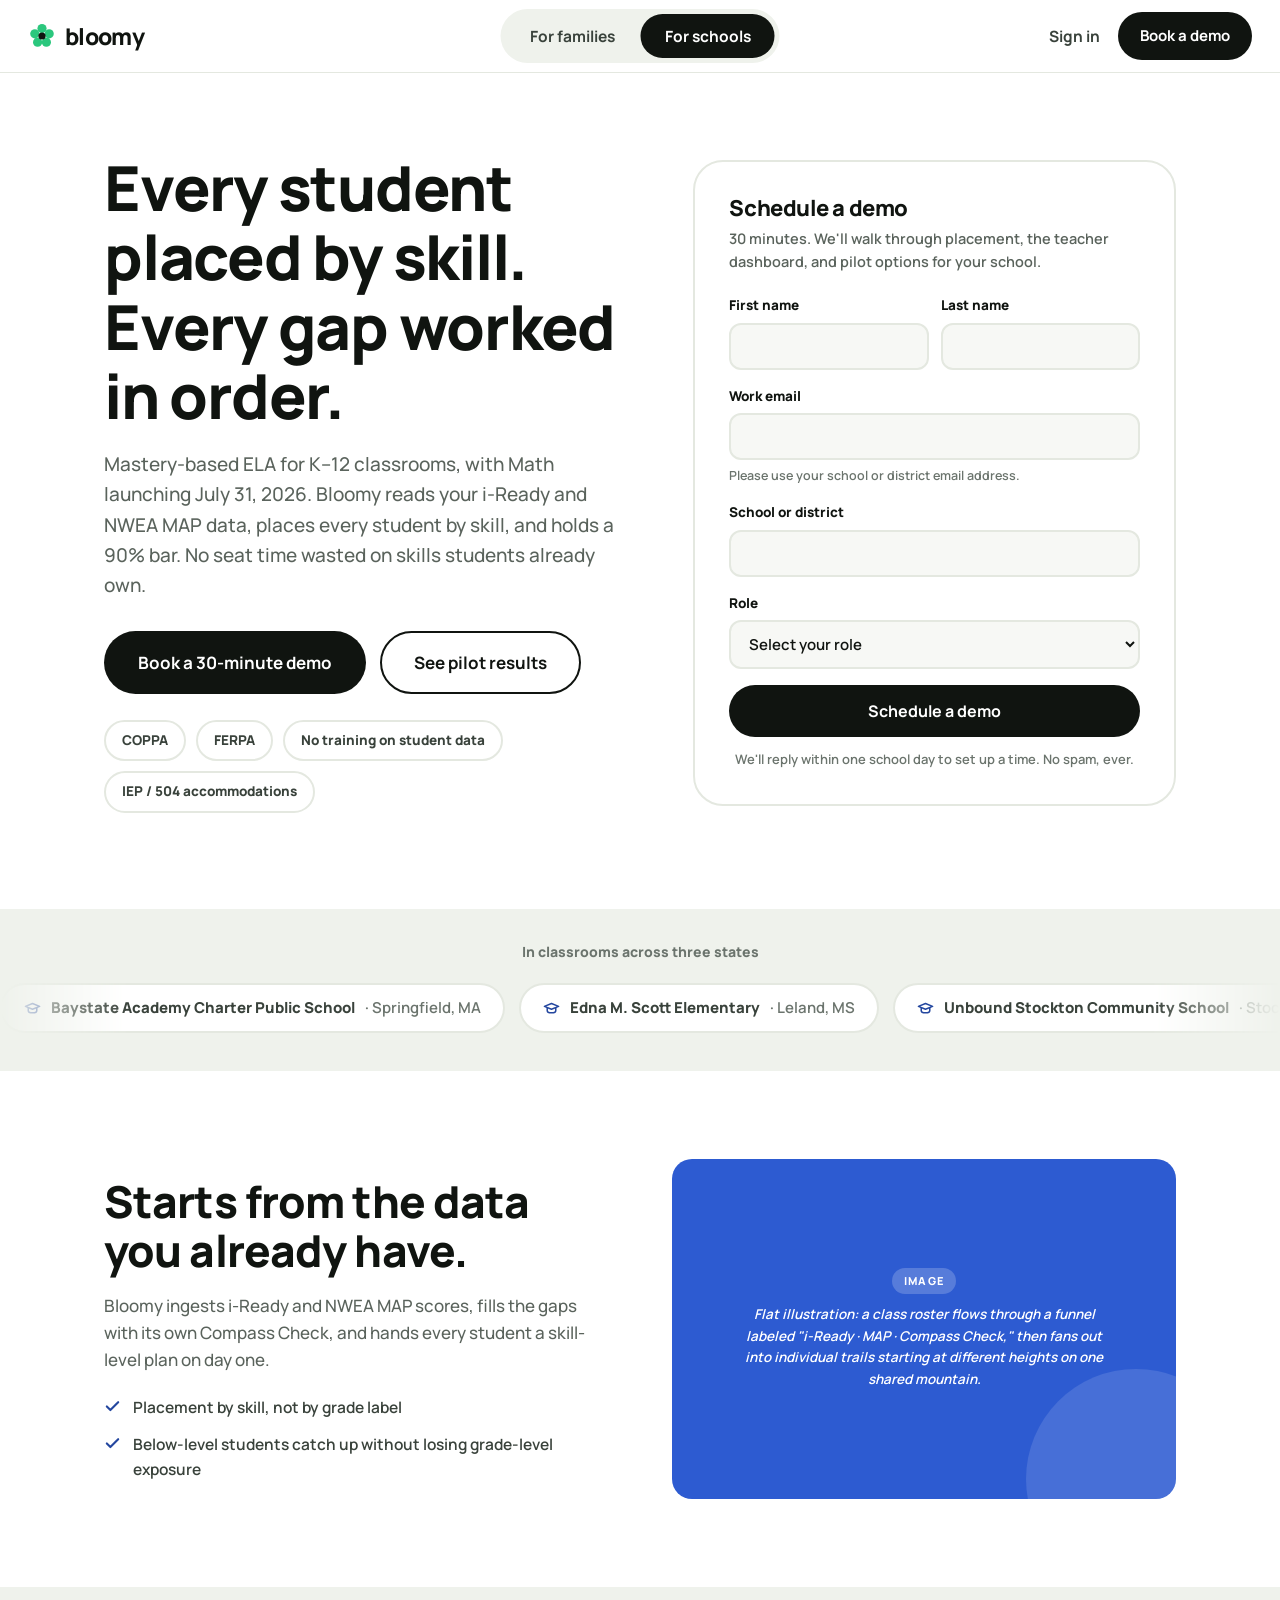
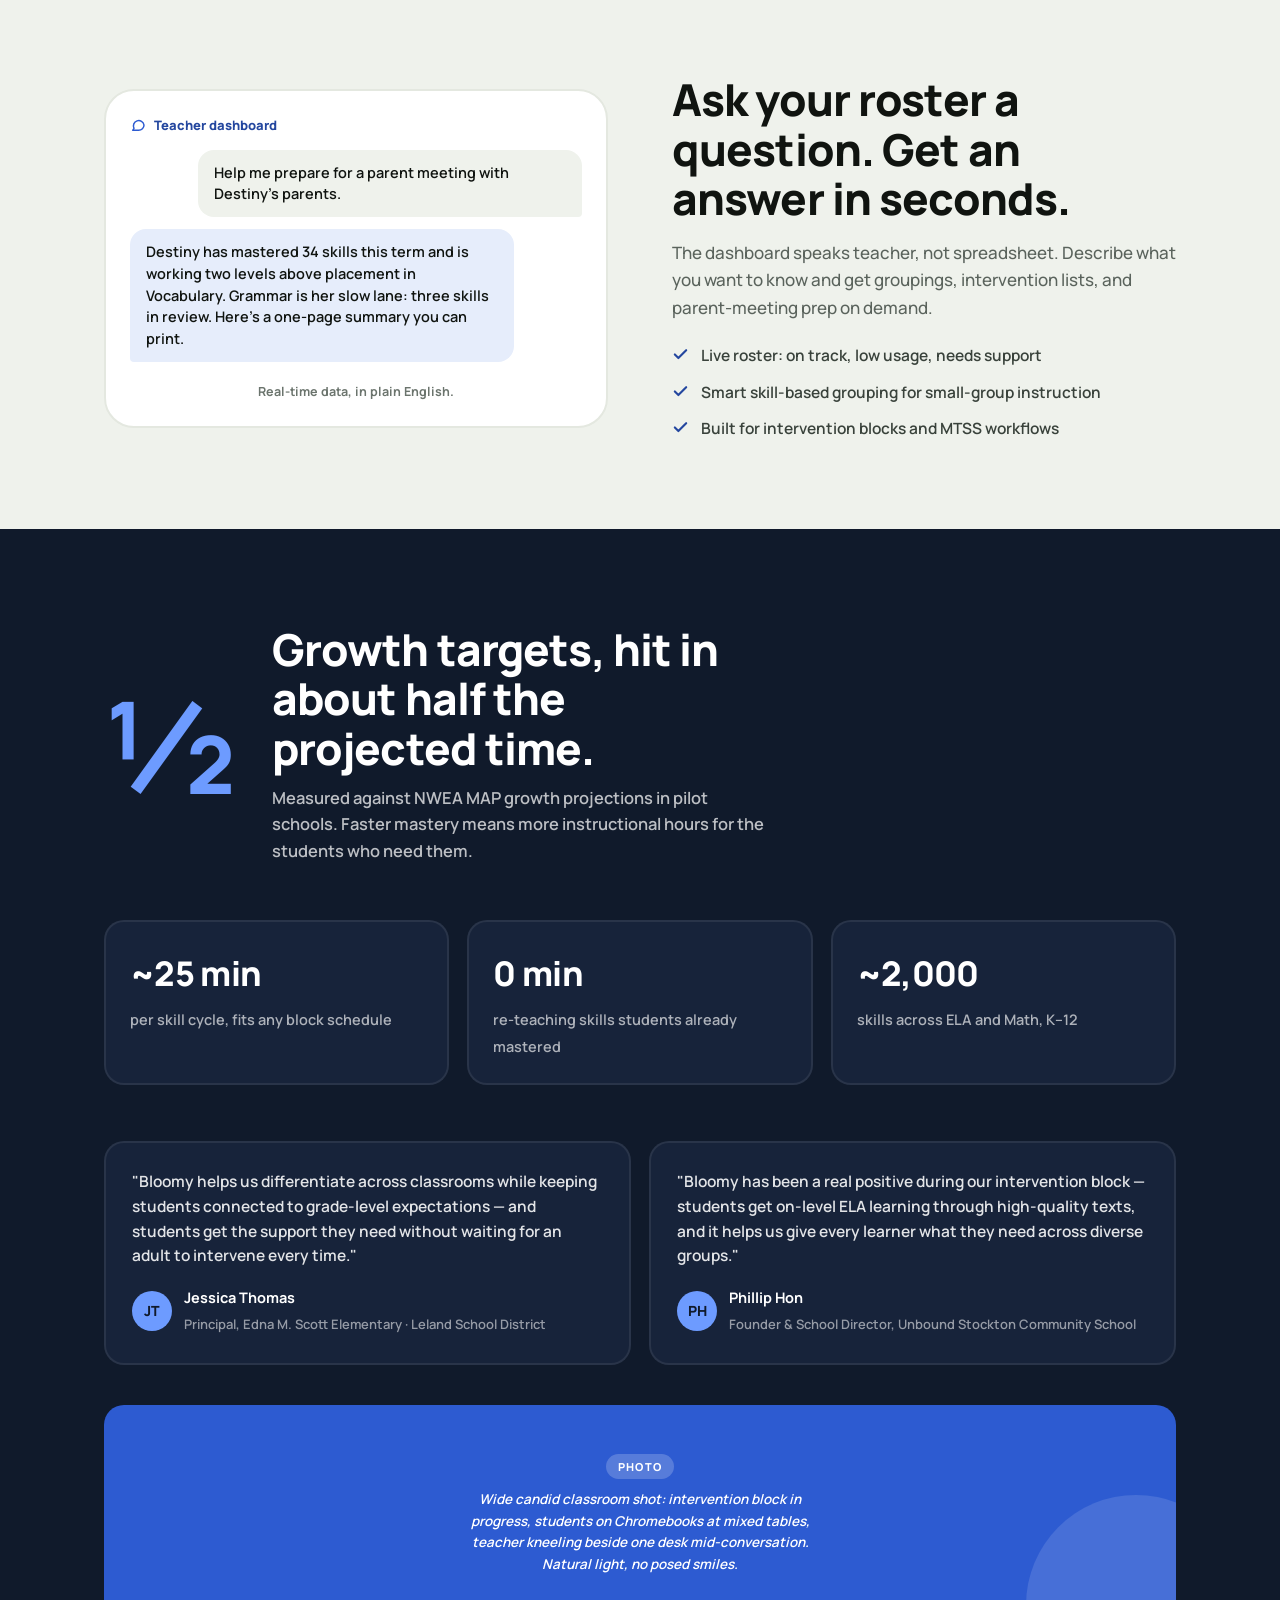
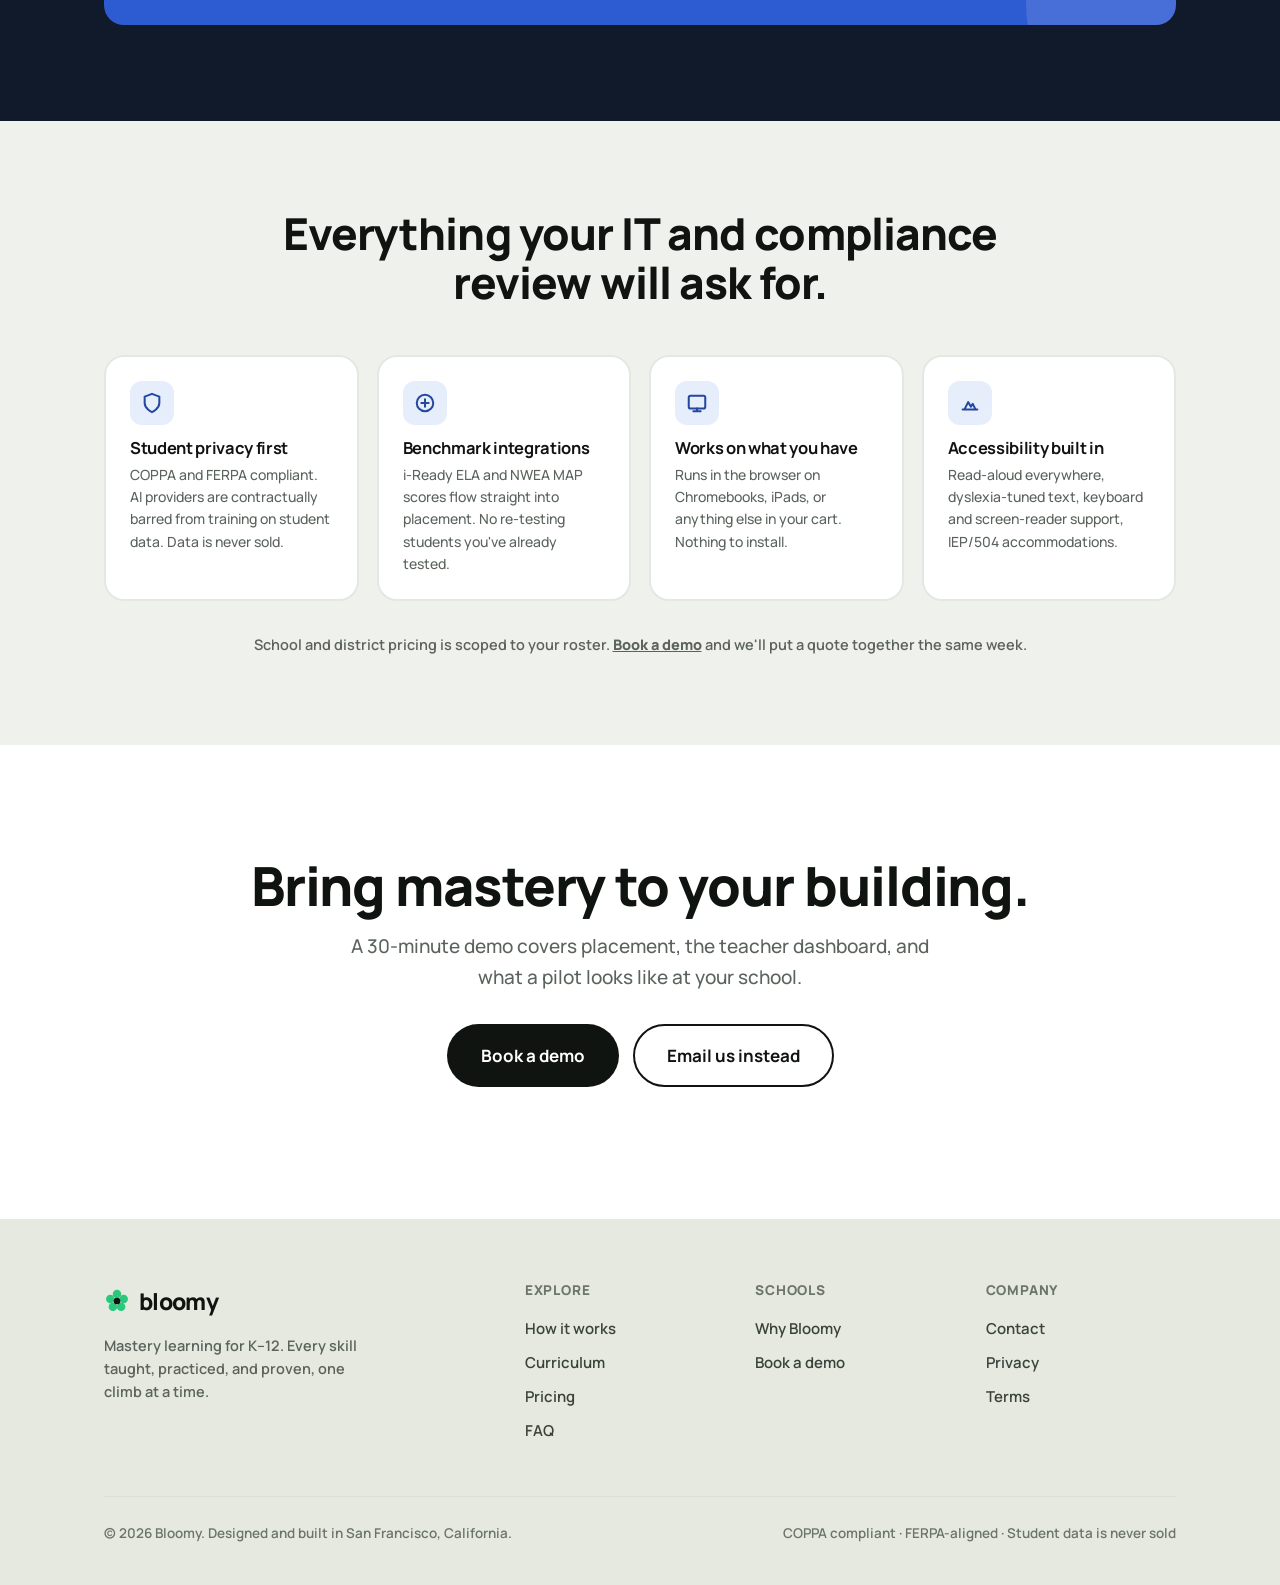
==== schools.html @ f1a10308 "Bloomy marketing site redesign: families-first landing + schools page Knowt-inspired styling (flat s" ====
<!DOCTYPE html>
<html lang="en">
<head>
<meta charset="UTF-8">
<meta name="viewport" content="width=device-width, initial-scale=1.0">
<title>Bloomy for Schools — Mastery learning for every classroom</title>
<meta name="description" content="Bloomy gives schools mastery-based K–12 ELA today, with Math launching July 31, 2026. Real-time teacher dashboard, i-Ready and NWEA MAP integration, and Socratic AI tutoring that can't be gamed.">
<link rel="preconnect" href="https://fonts.googleapis.com">
<link rel="preconnect" href="https://fonts.gstatic.com" crossorigin>
<link href="https://fonts.googleapis.com/css2?family=Manrope:wght@500;600;700;800&display=swap" rel="stylesheet">
<link rel="stylesheet" href="styles.css">
</head>
<body>

<!-- ================= NAV ================= -->
<header class="nav">
  <div class="nav-inner">
    <a class="logo" href="index.html" aria-label="Bloomy home">
      <svg width="28" height="28" viewBox="0 0 28 28" aria-hidden="true">
        <g fill="#2bc77d">
          <circle cx="14" cy="6.5" r="4.6"/><circle cx="21.2" cy="11.8" r="4.6"/><circle cx="18.4" cy="20.2" r="4.6"/><circle cx="9.6" cy="20.2" r="4.6"/><circle cx="6.8" cy="11.8" r="4.6"/>
        </g>
        <circle cx="14" cy="14" r="3.6" fill="#101410"/>
      </svg>
      <span class="logo-word">bloomy</span>
    </a>

    <nav class="aud-switch" aria-label="Audience">
      <a href="index.html">For families</a>
      <a href="schools.html" class="active" aria-current="page">For schools</a>
    </nav>

    <div class="nav-cta">
      <a class="signin" href="#">Sign in</a>
      <a class="btn btn-dark" href="#demo">Book a demo</a>
      <button class="nav-burger" aria-label="Open menu" aria-expanded="false">
        <svg width="22" height="22" viewBox="0 0 24 24" fill="none" stroke="#101410" stroke-width="2.4" stroke-linecap="round"><path d="M4 7h16M4 12h16M4 17h16"/></svg>
      </button>
    </div>
  </div>

  <div class="mobile-menu">
    <a href="#demo">Book a demo</a>
    <a href="#">Sign in</a>
  </div>
</header>

<main>

<!-- ================= HERO ================= -->
<section class="hero hero--schools">
  <div class="wrap">
    <div class="hero-split">
      <div>
        <h1 class="h1">Every student placed by skill. Every gap worked in order.</h1>
        <p class="lede">Mastery-based ELA for K–12 classrooms, with Math launching July 31, 2026. Bloomy reads your i-Ready and NWEA MAP data, places every student by skill, and holds a 90% bar. No seat time wasted on skills students already own.</p>
        <div class="hero-ctas" style="justify-content:flex-start;">
          <a class="btn btn-dark btn-lg" href="#demo">Book a 30-minute demo</a>
          <a class="btn btn-outline btn-lg" href="#outcomes">See pilot results</a>
        </div>
        <div class="compliance" style="margin-top:26px;">
          <span class="comp-chip">COPPA</span>
          <span class="comp-chip">FERPA</span>
          <span class="comp-chip">No training on student data</span>
          <span class="comp-chip">IEP / 504 accommodations</span>
        </div>
      </div>

      <div class="demo-form" id="demo">
        <h2 class="df-title">Schedule a demo</h2>
        <p class="df-sub">30 minutes. We'll walk through placement, the teacher dashboard, and pilot options for your school.</p>
        <form>
          <div class="df-row">
            <div>
              <label for="fn">First name</label>
              <input id="fn" type="text" required autocomplete="given-name">
            </div>
            <div>
              <label for="ln">Last name</label>
              <input id="ln" type="text" required autocomplete="family-name">
            </div>
          </div>
          <label for="em">Work email</label>
          <input id="em" type="email" required autocomplete="email">
          <p class="hint">Please use your school or district email address.</p>
          <label for="org">School or district</label>
          <input id="org" type="text" required autocomplete="organization">
          <label for="role">Role</label>
          <select id="role" required>
            <option value="">Select your role</option>
            <option>District administrator</option>
            <option>School administrator</option>
            <option>Teacher</option>
            <option>Other</option>
          </select>
          <button class="btn btn-dark" type="submit">Schedule a demo</button>
          <p class="df-note">We'll reply within one school day to set up a time. No spam, ever.</p>
        </form>
      </div>
    </div>
  </div>
</section>

<!-- ================= PROOF STRIP (scrolling partners) ================= -->
<div class="proof-strip">
  <span class="ps-label">In classrooms across three states</span>
  <div class="marquee" aria-label="Partner schools">
    <div class="marquee-track">
      <div class="marquee-set">
        <span class="m-chip"><svg width="17" height="17" viewBox="0 0 24 24" fill="none" stroke="#24479f" stroke-width="2.2" stroke-linecap="round" stroke-linejoin="round"><path d="M2 9l10-4 10 4-10 4z"/><path d="M6 11v4c0 1.6 2.7 3 6 3s6-1.4 6-3v-4"/></svg>Baystate Academy Charter Public School<span class="m-loc">· Springfield, MA</span></span>
        <span class="m-chip"><svg width="17" height="17" viewBox="0 0 24 24" fill="none" stroke="#24479f" stroke-width="2.2" stroke-linecap="round" stroke-linejoin="round"><path d="M2 9l10-4 10 4-10 4z"/><path d="M6 11v4c0 1.6 2.7 3 6 3s6-1.4 6-3v-4"/></svg>Edna M. Scott Elementary<span class="m-loc">· Leland, MS</span></span>
        <span class="m-chip"><svg width="17" height="17" viewBox="0 0 24 24" fill="none" stroke="#24479f" stroke-width="2.2" stroke-linecap="round" stroke-linejoin="round"><path d="M2 9l10-4 10 4-10 4z"/><path d="M6 11v4c0 1.6 2.7 3 6 3s6-1.4 6-3v-4"/></svg>Unbound Stockton Community School<span class="m-loc">· Stockton, CA</span></span>
        <span class="m-chip"><svg width="17" height="17" viewBox="0 0 24 24" fill="none" stroke="#24479f" stroke-width="2.2" stroke-linecap="round" stroke-linejoin="round"><path d="M2 9l10-4 10 4-10 4z"/><path d="M6 11v4c0 1.6 2.7 3 6 3s6-1.4 6-3v-4"/></svg>Leland School District<span class="m-loc">· Mississippi Delta</span></span>
      </div>
      <div class="marquee-set" aria-hidden="true">
        <span class="m-chip"><svg width="17" height="17" viewBox="0 0 24 24" fill="none" stroke="#24479f" stroke-width="2.2" stroke-linecap="round" stroke-linejoin="round"><path d="M2 9l10-4 10 4-10 4z"/><path d="M6 11v4c0 1.6 2.7 3 6 3s6-1.4 6-3v-4"/></svg>Baystate Academy Charter Public School<span class="m-loc">· Springfield, MA</span></span>
        <span class="m-chip"><svg width="17" height="17" viewBox="0 0 24 24" fill="none" stroke="#24479f" stroke-width="2.2" stroke-linecap="round" stroke-linejoin="round"><path d="M2 9l10-4 10 4-10 4z"/><path d="M6 11v4c0 1.6 2.7 3 6 3s6-1.4 6-3v-4"/></svg>Edna M. Scott Elementary<span class="m-loc">· Leland, MS</span></span>
        <span class="m-chip"><svg width="17" height="17" viewBox="0 0 24 24" fill="none" stroke="#24479f" stroke-width="2.2" stroke-linecap="round" stroke-linejoin="round"><path d="M2 9l10-4 10 4-10 4z"/><path d="M6 11v4c0 1.6 2.7 3 6 3s6-1.4 6-3v-4"/></svg>Unbound Stockton Community School<span class="m-loc">· Stockton, CA</span></span>
        <span class="m-chip"><svg width="17" height="17" viewBox="0 0 24 24" fill="none" stroke="#24479f" stroke-width="2.2" stroke-linecap="round" stroke-linejoin="round"><path d="M2 9l10-4 10 4-10 4z"/><path d="M6 11v4c0 1.6 2.7 3 6 3s6-1.4 6-3v-4"/></svg>Leland School District<span class="m-loc">· Mississippi Delta</span></span>
      </div>
    </div>
  </div>
</div>

<!-- ================= DIAGNOSTIC / PLACEMENT ================= -->
<section>
  <div class="wrap">
    <div class="feature-row">
      <div class="fr-copy">
        <h2 class="h2">Starts from the data you already have.</h2>
        <p class="lede">Bloomy ingests i-Ready and NWEA MAP scores, fills the gaps with its own Compass Check, and hands every student a skill-level plan on day one.</p>
        <ul class="fr-list">
          <li><svg width="17" height="17" viewBox="0 0 24 24" fill="none" stroke="#24479f" stroke-width="3" stroke-linecap="round" stroke-linejoin="round"><path d="M20 6L9 17l-5-5"/></svg>Placement by skill, not by grade label</li>
          <li><svg width="17" height="17" viewBox="0 0 24 24" fill="none" stroke="#24479f" stroke-width="3" stroke-linecap="round" stroke-linejoin="round"><path d="M20 6L9 17l-5-5"/></svg>Below-level students catch up without losing grade-level exposure</li>
        </ul>
      </div>
      <div class="fr-media">
        <div class="art art--blue reveal" style="min-height:340px;">
          <span class="art-tag">IMAGE</span>
          <p>Flat illustration: a class roster flows through a funnel labeled "i-Ready · MAP · Compass Check," then fans out into individual trails starting at different heights on one shared mountain.</p>
        </div>
      </div>
    </div>
  </div>
</section>

<!-- ================= TEACHER DASHBOARD ================= -->
<section class="section-alt" id="teachers">
  <div class="wrap">
    <div class="feature-row flip">
      <div class="fr-copy">
        <h2 class="h2">Ask your roster a question. Get an answer in seconds.</h2>
        <p class="lede">The dashboard speaks teacher, not spreadsheet. Describe what you want to know and get groupings, intervention lists, and parent-meeting prep on demand.</p>
        <ul class="fr-list">
          <li><svg width="17" height="17" viewBox="0 0 24 24" fill="none" stroke="#24479f" stroke-width="3" stroke-linecap="round" stroke-linejoin="round"><path d="M20 6L9 17l-5-5"/></svg>Live roster: on track, low usage, needs support</li>
          <li><svg width="17" height="17" viewBox="0 0 24 24" fill="none" stroke="#24479f" stroke-width="3" stroke-linecap="round" stroke-linejoin="round"><path d="M20 6L9 17l-5-5"/></svg>Smart skill-based grouping for small-group instruction</li>
          <li><svg width="17" height="17" viewBox="0 0 24 24" fill="none" stroke="#24479f" stroke-width="3" stroke-linecap="round" stroke-linejoin="round"><path d="M20 6L9 17l-5-5"/></svg>Built for intervention blocks and MTSS workflows</li>
        </ul>
      </div>
      <div class="fr-media">
        <div class="chat reveal" role="group" aria-label="Example teacher dashboard query">
          <span class="chat-tag" style="color:#24479f;">
            <svg width="16" height="16" viewBox="0 0 24 24" fill="none" stroke="#2d5bd1" stroke-width="2.2" stroke-linecap="round" stroke-linejoin="round"><path d="M21 12a8 8 0 0 1-8 8H4l2-3a8 8 0 1 1 15-5z"/></svg>
            Teacher dashboard
          </span>
          <div class="bubble student">Help me prepare for a parent meeting with Destiny's parents.</div>
          <div class="bubble bot" style="background:#e6edfb;">Destiny has mastered 34 skills this term and is working two levels above placement in Vocabulary. Grammar is her slow lane: three skills in review. Here's a one-page summary you can print.</div>
          <p class="chat-note">Real-time data, in plain English.</p>
        </div>
      </div>
    </div>
  </div>
</section>

<!-- ================= OUTCOMES (dark band) ================= -->
<section class="dark-band dark-band--blue" id="outcomes">
  <div class="wrap">
    <div class="db-hero">
      <div class="db-stat"><div class="huge">½</div></div>
      <div class="db-copy">
        <h2 class="h2">Growth targets, hit in about half the projected time.</h2>
        <p>Measured against NWEA MAP growth projections in pilot schools. Faster mastery means more instructional hours for the students who need them.</p>
      </div>
    </div>

    <div class="db-stats">
      <div class="db-tile reveal"><b>~25 min</b><span>per skill cycle, fits any block schedule</span></div>
      <div class="db-tile reveal"><b>0 min</b><span>re-teaching skills students already mastered</span></div>
      <div class="db-tile reveal"><b>~2,000</b><span>skills across ELA and Math, K–12</span></div>
    </div>

    <div class="db-quotes">
      <div class="q-card reveal">
        <p>"Bloomy helps us differentiate across classrooms while keeping students connected to grade-level expectations — and students get the support they need without waiting for an adult to intervene every time."</p>
        <div class="q-who">
          <span class="avatar">JT</span>
          <div><b>Jessica Thomas</b><span>Principal, Edna M. Scott Elementary · Leland School District</span></div>
        </div>
      </div>
      <div class="q-card reveal">
        <p>"Bloomy has been a real positive during our intervention block — students get on-level ELA learning through high-quality texts, and it helps us give every learner what they need across diverse groups."</p>
        <div class="q-who">
          <span class="avatar">PH</span>
          <div><b>Phillip Hon</b><span>Founder &amp; School Director, Unbound Stockton Community School</span></div>
        </div>
      </div>
    </div>

    <div class="art art--blue reveal" style="min-height:220px;margin-top:40px;">
      <span class="art-tag">PHOTO</span>
      <p>Wide candid classroom shot: intervention block in progress, students on Chromebooks at mixed tables, teacher kneeling beside one desk mid-conversation. Natural light, no posed smiles.</p>
    </div>
  </div>
</section>

<!-- ================= INTEGRATIONS / TRUST ================= -->
<section id="integrations" class="section-alt">
  <div class="wrap">
    <div class="section-head">
      <h2 class="h2">Everything your IT and compliance review will ask for.</h2>
    </div>
    <div class="axs-grid">
      <div class="axs-card reveal">
        <div class="m-icon" style="background:#e6edfb;"><svg width="22" height="22" viewBox="0 0 24 24" fill="none" stroke="#24479f" stroke-width="2.2" stroke-linecap="round" stroke-linejoin="round"><path d="M12 22s8-3.5 8-10V5l-8-3-8 3v7c0 6.5 8 10 8 10z"/></svg></div>
        <h3>Student privacy first</h3>
        <p>COPPA and FERPA compliant. AI providers are contractually barred from training on student data. Data is never sold.</p>
      </div>
      <div class="axs-card reveal">
        <div class="m-icon" style="background:#e6edfb;"><svg width="22" height="22" viewBox="0 0 24 24" fill="none" stroke="#24479f" stroke-width="2.2" stroke-linecap="round" stroke-linejoin="round"><path d="M8 12h8M12 8v8"/><circle cx="12" cy="12" r="9"/></svg></div>
        <h3>Benchmark integrations</h3>
        <p>i-Ready ELA and NWEA MAP scores flow straight into placement. No re-testing students you've already tested.</p>
      </div>
      <div class="axs-card reveal">
        <div class="m-icon" style="background:#e6edfb;"><svg width="22" height="22" viewBox="0 0 24 24" fill="none" stroke="#24479f" stroke-width="2.2" stroke-linecap="round" stroke-linejoin="round"><rect x="3" y="4" width="18" height="14" rx="2"/><path d="M8 21h8M12 18v3"/></svg></div>
        <h3>Works on what you have</h3>
        <p>Runs in the browser on Chromebooks, iPads, or anything else in your cart. Nothing to install.</p>
      </div>
      <div class="axs-card reveal">
        <div class="m-icon" style="background:#e6edfb;"><svg width="22" height="22" viewBox="0 0 24 24" fill="none" stroke="#24479f" stroke-width="2.2" stroke-linecap="round" stroke-linejoin="round"><path d="M4 19h16M6 19l4-8 3 5 2-3 3 6"/></svg></div>
        <h3>Accessibility built in</h3>
        <p>Read-aloud everywhere, dyslexia-tuned text, keyboard and screen-reader support, IEP/504 accommodations.</p>
      </div>
    </div>

    <p class="curr-note" style="margin-top:32px;">School and district pricing is scoped to your roster. <a href="#demo" style="font-weight:800;text-decoration:underline;">Book a demo</a> and we'll put a quote together the same week.</p>
  </div>
</section>

<!-- ================= FINAL CTA ================= -->
<section class="final-cta">
  <div class="wrap">
    <h2 class="h1">Bring mastery to your building.</h2>
    <p class="lede">A 30-minute demo covers placement, the teacher dashboard, and what a pilot looks like at your school.</p>
    <div class="hero-ctas">
      <a class="btn btn-dark btn-lg" href="#demo">Book a demo</a>
      <a class="btn btn-outline btn-lg" href="mailto:hello@bloomylearning.com">Email us instead</a>
    </div>
  </div>
</section>

</main>

<!-- ================= FOOTER ================= -->
<footer>
  <div class="wrap">
    <div class="foot-grid">
      <div class="foot-brand">
        <a class="logo" href="index.html">
          <svg width="26" height="26" viewBox="0 0 28 28" aria-hidden="true">
            <g fill="#2bc77d">
              <circle cx="14" cy="6.5" r="4.6"/><circle cx="21.2" cy="11.8" r="4.6"/><circle cx="18.4" cy="20.2" r="4.6"/><circle cx="9.6" cy="20.2" r="4.6"/><circle cx="6.8" cy="11.8" r="4.6"/>
            </g>
            <circle cx="14" cy="14" r="3.6" fill="#101410"/>
          </svg>
          bloomy
        </a>
        <p>Mastery learning for K–12. Every skill taught, practiced, and proven, one climb at a time.</p>
      </div>
      <div class="foot-col">
        <h3>Explore</h3>
        <a href="index.html#how">How it works</a>
        <a href="index.html#curriculum">Curriculum</a>
        <a href="index.html#pricing">Pricing</a>
        <a href="index.html#faq">FAQ</a>
      </div>
      <div class="foot-col">
        <h3>Schools</h3>
        <a href="schools.html">Why Bloomy</a>
        <a href="#demo">Book a demo</a>
      </div>
      <div class="foot-col">
        <h3>Company</h3>
        <a href="mailto:hello@bloomylearning.com">Contact</a>
        <a href="#">Privacy</a>
        <a href="#">Terms</a>
      </div>
    </div>
    <div class="foot-base">
      <span>© 2026 Bloomy. Designed and built in San Francisco, California.</span>
      <span>COPPA compliant · FERPA-aligned · Student data is never sold</span>
    </div>
  </div>
</footer>

<script src="main.js"></script>
</body>
</html>
---- styles.css ----
/* ============================================================
   Bloomy — design system
   Knowt-style structure (flat monochrome canvas, pills, outlines)
   IXL-style brand logic (audience color lanes, proof density)
   Lanes: green = families (default), blue = schools
   ============================================================ */

:root {
  /* Ink & canvas */
  --ink: #101410;
  --ink-soft: #39423b;
  --body: #5a635c;
  --muted: #6b746d;
  --canvas: #f7f8f5;
  --surface: #ffffff;
  --surface-alt: #eff2ec;
  --line: #e4e8e0;
  --dark: #12211a;
  --dark-soft: #1b2f25;

  /* Brand green (families lane) */
  --green: #2bc77d;
  --green-deep: #177a4e;
  --green-tint: #e0f6ea;

  /* Schools lane */
  --blue: #2d5bd1;
  --blue-deep: #24479f;
  --blue-tint: #e6edfb;

  /* Support pastels (content coding, Knowt-style rationing) */
  --lilac: #7e5bd8;
  --lilac-tint: #efe9fb;
  --sun: #f4a91c;
  --sun-deep: #b07708;
  --sun-tint: #fdf1d7;
  --rose: #cf5a80;
  --rose-tint: #fbe9ef;

  /* Shape */
  --r-lg: 30px;
  --r-md: 20px;
  --r-sm: 12px;

  --font: "Manrope", "Avenir Next", "Segoe UI", system-ui, sans-serif;
  --maxw: 1120px;
}

* { margin: 0; padding: 0; box-sizing: border-box; }

html { scroll-behavior: smooth; }

body {
  font-family: var(--font);
  font-weight: 500;
  font-size: 17px;
  line-height: 1.6;
  color: var(--ink);
  background: var(--surface);
  -webkit-font-smoothing: antialiased;
}

img, svg { display: block; }
a { color: inherit; text-decoration: none; }
ul { list-style: none; }
button { font-family: inherit; cursor: pointer; }

.wrap {
  max-width: var(--maxw);
  margin: 0 auto;
  padding: 0 24px;
}

.visually-hidden {
  position: absolute;
  width: 1px; height: 1px;
  overflow: hidden;
  clip: rect(0 0 0 0);
  white-space: nowrap;
}

/* ---------- Type ---------- */

h1, h2, h3 { letter-spacing: -0.02em; line-height: 1.12; }

.h1 {
  font-size: clamp(40px, 5.4vw, 62px);
  font-weight: 800;
}

.h2 {
  font-size: clamp(30px, 3.8vw, 44px);
  font-weight: 800;
}

.h3 { font-size: 21px; font-weight: 800; }

.lede {
  font-size: 19px;
  color: var(--body);
  max-width: 620px;
}

.center { text-align: center; }
.center .lede { margin-left: auto; margin-right: auto; }

/* ---------- Buttons: pills, invert on hover ---------- */

.btn {
  display: inline-flex;
  align-items: center;
  gap: 8px;
  border-radius: 999px;
  border: 2px solid transparent;
  font-size: 16px;
  font-weight: 700;
  padding: 13px 26px;
  transition: all 0.2s ease;
  white-space: nowrap;
}

.btn-dark { background: var(--ink); color: #fff; }
.btn-dark:hover { background: var(--surface); color: var(--ink); border-color: var(--ink); }

.btn-outline { border-color: var(--ink); color: var(--ink); background: transparent; }
.btn-outline:hover { background: var(--ink); color: #fff; }

.btn-light { background: #fff; color: var(--ink); }
.btn-light:hover { background: transparent; color: #fff; border-color: #fff; }

.btn-lg { padding: 16px 32px; font-size: 17px; }

/* ---------- Nav ---------- */

/* Full-width bar that follows the user: logo left, audience tabs center, actions right */
.nav {
  position: sticky;
  top: 0;
  z-index: 50;
  background: rgba(255, 255, 255, 0.94);
  backdrop-filter: blur(10px);
  border-bottom: 1px solid var(--line);
}

.nav-inner {
  padding: 12px 28px;
  display: flex;
  align-items: center;
  justify-content: space-between;
  position: relative;
}

.logo { display: flex; align-items: center; gap: 9px; font-size: 23px; font-weight: 800; letter-spacing: -0.03em; }

/* Audience switcher — centered, the bar's only navigation */
.aud-switch {
  display: flex;
  background: var(--surface-alt);
  border-radius: 999px;
  padding: 5px;
  gap: 2px;
  position: absolute;
  left: 50%;
  transform: translateX(-50%);
}

.aud-switch a {
  font-size: 15.5px;
  font-weight: 700;
  padding: 10px 24px;
  border-radius: 999px;
  color: var(--ink-soft);
  transition: color 0.15s ease, background 0.15s ease;
  white-space: nowrap;
}

.aud-switch a:hover { color: var(--ink); }
.aud-switch a.active { background: var(--ink); color: #fff; }

.nav-cta { display: flex; align-items: center; gap: 18px; }
.nav-cta .signin { font-size: 15.5px; font-weight: 700; color: var(--ink-soft); }
.nav-cta .signin:hover { color: var(--ink); }
.nav-cta .btn { padding: 10px 20px; font-size: 15px; }

.nav-burger {
  display: none;
  background: none;
  border: none;
  width: 40px; height: 40px;
  border-radius: 999px;
  align-items: center;
  justify-content: center;
}
.nav-burger:hover { background: var(--surface-alt); }

.mobile-menu {
  display: none;
  background: #fff;
  border-top: 1px solid var(--line);
  padding: 8px 28px 14px;
}
.mobile-menu a { display: block; padding: 12px 0; font-weight: 700; font-size: 16.5px; }
.mobile-menu a + a { border-top: 1px solid var(--line); }
.mobile-menu.open { display: block; }

/* ---------- Sections ---------- */

section { padding: 88px 0; }
section, [id] { scroll-margin-top: 88px; }

/* Solid band color — section changes read as clear color switches, no borders needed */
.section-alt { background: #eff2ec; }

/* ---------- Art slots: color arrives through images, not washes ----------
   Saturated flat blocks that stand in for commissioned photos/illustrations. */

.art {
  border-radius: var(--r-md);
  background: var(--green-deep);
  color: #fff;
  display: flex;
  flex-direction: column;
  align-items: center;
  justify-content: center;
  gap: 10px;
  text-align: center;
  padding: 24px;
  position: relative;
  overflow: hidden;
}

.art::after {
  content: "";
  position: absolute;
  width: 220px; height: 220px;
  border-radius: 999px;
  background: rgba(255, 255, 255, 0.12);
  right: -70px; bottom: -90px;
  pointer-events: none;
}

.art .art-tag {
  font-size: 11px;
  font-weight: 800;
  letter-spacing: 0.1em;
  background: rgba(255, 255, 255, 0.2);
  border-radius: 999px;
  padding: 4px 12px;
  position: relative;
  z-index: 1;
}

.art p {
  font-size: 13.5px;
  font-weight: 600;
  font-style: italic;
  max-width: 360px;
  position: relative;
  z-index: 1;
}

.art--green { background: #177a4e; color: #fff; }
.art--blue { background: #2d5bd1; color: #fff; }
.art--lilac { background: #7e5bd8; color: #fff; }
.art--rose { background: #cf5a80; color: #fff; }
.art--sun { background: #f6b41f; color: #241a03; }
.art--sun .art-tag { background: rgba(0, 0, 0, 0.14); }
.art--sun::after { background: rgba(255, 255, 255, 0.28); }

/* Art strip across the top of a white card */
.stage-art {
  height: 108px;
  margin: -30px -28px 22px;
  border-radius: 28px 28px 0 0;
  padding: 14px 18px;
}

.m-card .stage-art p, .stage-art p { font-size: 12px; max-width: none; color: inherit; }

.cc-art {
  height: 104px;
  margin: -30px -30px 22px;
  border-radius: 28px 28px 0 0;
  padding: 14px 18px;
}

.curr-card .cc-art p, .cc-art p { font-size: 12px; max-width: none; color: inherit; }

/* Photo stickers that overlap other elements */
.hero-sticker {
  position: absolute;
  top: -34px;
  right: 3%;
  width: 200px;
  padding: 16px;
  border-radius: 20px;
  transform: rotate(6deg);
  z-index: 2;
}

.hero-sticker p { font-size: 12px; }

.mini-sticker {
  position: absolute;
  right: -22px;
  bottom: -26px;
  width: 165px;
  padding: 14px;
  border-radius: 18px;
  transform: rotate(-5deg);
  z-index: 2;
}

.mini-sticker p { font-size: 11.5px; }

.section-head { max-width: 720px; margin: 0 auto 48px; text-align: center; }
.section-head .lede { margin: 16px auto 0; }

/* ---------- Hero ---------- */

.hero {
  padding: 80px 0 96px;
  text-align: center;
  position: relative;
}

.hero .wrap { position: relative; }

.hero .h1 { max-width: 760px; margin: 0 auto 20px; }
.hero .lede { margin: 0 auto 32px; max-width: 660px; }

.hero-ctas { display: flex; gap: 14px; justify-content: center; flex-wrap: wrap; margin-bottom: 22px; }

.hero-trust {
  display: flex;
  gap: 10px 26px;
  justify-content: center;
  flex-wrap: wrap;
  font-size: 14.5px;
  font-weight: 700;
  color: var(--muted);
}

.hero-trust span { display: inline-flex; align-items: center; gap: 7px; }
.hero-trust svg { flex: none; }

/* Hero product composition */
.hero-stage {
  margin-top: 56px;
  display: flex;
  align-items: center;
  justify-content: center;
  gap: 24px;
  position: relative;
}

.float-card {
  background: var(--surface);
  border: 2px solid var(--line);
  border-radius: var(--r-md);
  padding: 16px 18px;
  text-align: left;
  width: 230px;
  flex: none;
}

.float-card .fc-tag {
  display: inline-flex;
  align-items: center;
  gap: 7px;
  font-size: 12.5px;
  font-weight: 800;
  border-radius: 8px;
  padding: 4px 9px;
  margin-bottom: 10px;
}

.float-card p { font-size: 14.5px; color: var(--ink-soft); font-weight: 600; line-height: 1.45; }

/* Mock: student skill screen */
.mock {
  background: var(--surface);
  border: 2px solid var(--line);
  border-radius: var(--r-lg);
  padding: 26px 28px;
  width: 460px;
  max-width: 100%;
  text-align: left;
  flex: none;
}

.mock-top { display: flex; justify-content: space-between; align-items: center; margin-bottom: 6px; }
.mock-top .grade { font-size: 12.5px; font-weight: 800; color: var(--green-deep); background: var(--green-tint); border-radius: 8px; padding: 4px 9px; }
.mock-top .streak { font-size: 12.5px; font-weight: 800; color: var(--sun-deep); }
.mock .skill-name { font-size: 19px; font-weight: 800; margin-bottom: 18px; }

.stages { display: flex; flex-direction: column; gap: 10px; }

.stage {
  display: flex;
  align-items: center;
  gap: 12px;
  border: 2px solid var(--line);
  border-radius: 14px;
  padding: 11px 14px;
}

.stage .dot {
  width: 26px; height: 26px;
  border-radius: 999px;
  display: flex; align-items: center; justify-content: center;
  font-size: 13px; font-weight: 800;
  flex: none;
}

.stage strong { font-size: 15px; font-weight: 800; display: block; }
.stage span { font-size: 13px; color: var(--body); font-weight: 600; }

.stage.done { border-color: var(--green); }
.stage.done .dot { background: var(--green); color: #fff; }
.stage.now { border-color: var(--ink); background: var(--canvas); }
.stage.now .dot { background: var(--ink); color: #fff; }
.stage.locked { opacity: 0.55; }
.stage.locked .dot { background: var(--surface-alt); color: var(--muted); }

.mock-meter { margin-top: 18px; }
.mock-meter .meter-label { display: flex; justify-content: space-between; font-size: 13px; font-weight: 700; color: var(--body); margin-bottom: 6px; }
.mock-meter .bar { height: 10px; border-radius: 999px; background: var(--surface-alt); overflow: hidden; }
.mock-meter .bar i { display: block; height: 100%; width: 72%; border-radius: 999px; background: var(--green); }

/* ---------- Proof strip: scrolling school marquee ---------- */

.proof-strip { padding: 32px 0 38px; background: #eff2ec; text-align: center; }
.proof-strip .ps-label { display: block; font-size: 14px; font-weight: 800; color: var(--muted); margin-bottom: 20px; }

.marquee {
  overflow: hidden;
  -webkit-mask-image: linear-gradient(90deg, transparent, #000 10%, #000 90%, transparent);
  mask-image: linear-gradient(90deg, transparent, #000 10%, #000 90%, transparent);
}

.marquee-track { display: flex; width: max-content; animation: marquee 32s linear infinite; }
.marquee:hover .marquee-track { animation-play-state: paused; }

.marquee-set { display: flex; gap: 14px; padding-right: 14px; }

@keyframes marquee {
  from { transform: translateX(0); }
  to { transform: translateX(-50%); }
}

.m-chip {
  display: inline-flex;
  align-items: center;
  gap: 10px;
  background: var(--surface);
  border: 2px solid var(--line);
  border-radius: 999px;
  padding: 11px 22px;
  font-size: 15px;
  font-weight: 800;
  color: var(--ink-soft);
  white-space: nowrap;
}

.m-chip svg { flex: none; }
.m-chip .m-loc { font-weight: 600; color: var(--muted); }


@media (prefers-reduced-motion: reduce) {
  .marquee-track { animation: none; }
}

/* ---------- Comparison (why Bloomy) ---------- */

.compare-card {
  background: var(--surface);
  border: 2px solid var(--line);
  border-radius: var(--r-lg);
  max-width: 900px;
  margin: 0 auto;
  overflow: hidden;
}

.compare-scroll { overflow-x: auto; }

table.compare { width: 100%; border-collapse: collapse; min-width: 640px; }

.compare th {
  font-size: 15.5px;
  font-weight: 800;
  text-align: left;
  padding: 18px 22px;
  border-bottom: 2px solid var(--line);
}

.compare th.col-bloomy, .compare td.col-bloomy { background: #f0faf4; }
.compare th.col-bloomy { color: var(--green-deep); }
.compare th.col-them, .compare td.col-them { color: var(--body); }

.compare td {
  padding: 16px 22px;
  font-size: 14.5px;
  font-weight: 600;
  color: var(--body);
  vertical-align: top;
}

.compare tbody tr + tr td { border-top: 1px solid var(--line); }

.compare td:first-child { font-weight: 800; font-size: 15px; color: var(--ink); }

.compare .mark { display: inline-flex; align-items: flex-start; gap: 9px; }
.compare .mark svg { flex: none; margin-top: 3px; }
.compare td.col-bloomy { color: var(--ink-soft); }

/* ---------- Mountain / how it works ---------- */

.mountain-grid { display: grid; grid-template-columns: repeat(3, 1fr); gap: 20px; margin-bottom: 28px; }

.m-card {
  background: var(--surface);
  border: 2px solid var(--line);
  border-radius: var(--r-lg);
  padding: 30px 28px;
  position: relative;
}


.m-card .step {
  position: absolute;
  top: 24px; right: 24px;
  font-size: 13px;
  font-weight: 800;
  color: var(--muted);
}

.m-card .m-icon {
  width: 52px; height: 52px;
  border-radius: 14px;
  display: flex; align-items: center; justify-content: center;
  margin-bottom: 18px;
}

.m-card h3 { margin-bottom: 10px; }
.m-card p { font-size: 15.5px; color: var(--body); }

.statchips { display: flex; justify-content: center; flex-wrap: wrap; gap: 12px; }

.statchip {
  display: flex;
  align-items: baseline;
  gap: 8px;
  background: var(--surface);
  border: 2px solid var(--line);
  border-radius: 999px;
  padding: 10px 20px;
}

.statchip b { font-size: 19px; font-weight: 800; }
.statchip span { font-size: 14px; font-weight: 700; color: var(--body); }


/* ---------- Split feature rows ---------- */

.feature-row {
  display: grid;
  grid-template-columns: 1fr 1fr;
  gap: 64px;
  align-items: center;
}

.feature-row + .feature-row { margin-top: 88px; }
.feature-row.flip .fr-media { order: -1; }

.fr-copy .h2 { margin-bottom: 16px; }
.fr-copy .lede { font-size: 17px; margin-bottom: 22px; }

.fr-list { display: flex; flex-direction: column; gap: 12px; }
.fr-list li { display: flex; gap: 12px; font-size: 15.5px; font-weight: 600; color: var(--ink-soft); }
.fr-list li svg { flex: none; margin-top: 3px; }

/* Chat mock */
.chat {
  background: var(--surface);
  border: 2px solid var(--line);
  border-radius: var(--r-lg);
  padding: 24px;
  display: flex;
  flex-direction: column;
  gap: 12px;
  position: relative;
}

.fr-media { position: relative; }

.chat .bubble {
  max-width: 85%;
  border-radius: 16px;
  padding: 12px 16px;
  font-size: 14.5px;
  font-weight: 600;
  line-height: 1.5;
}

.chat .bot { background: var(--lilac-tint); color: var(--ink); border-bottom-left-radius: 4px; }
.chat .student { background: var(--surface-alt); color: var(--ink); align-self: flex-end; border-bottom-right-radius: 4px; }
.chat .chat-tag { display: flex; align-items: center; gap: 8px; font-size: 13px; font-weight: 800; color: var(--lilac); margin-bottom: 2px; }
.chat .chat-note { font-size: 12.5px; font-weight: 700; color: var(--muted); text-align: center; margin-top: 8px; }

/* ---------- Curriculum ---------- */

.curr-grid { display: grid; grid-template-columns: 1fr 1fr; gap: 20px; }

.curr-card {
  background: var(--surface);
  border: 2px solid var(--line);
  border-radius: var(--r-lg);
  padding: 30px;
}


.curr-card .cc-head { display: flex; align-items: center; justify-content: space-between; margin-bottom: 6px; }
.curr-card h3 { font-size: 22px; }
.curr-card .cc-count { font-size: 14px; font-weight: 800; color: var(--body); }
.curr-card .cc-sub { font-size: 14.5px; color: var(--body); margin-bottom: 18px; }

.domain-chips { display: flex; flex-wrap: wrap; gap: 8px; }

.dchip {
  font-size: 13.5px;
  font-weight: 700;
  border-radius: 999px;
  padding: 7px 14px;
}

.badge-soon {
  font-size: 12px;
  font-weight: 800;
  color: var(--sun-deep);
  background: var(--sun-tint);
  padding: 4px 10px;
  border-radius: 999px;
}

.curr-note { margin-top: 20px; text-align: center; font-size: 14.5px; font-weight: 600; color: var(--body); }

/* ---------- Dark band (Knowt move, IXL proof) ---------- */

.dark-band { background: var(--dark); color: #fff; padding: 96px 0; }

.db-hero { display: flex; align-items: center; gap: 40px; margin-bottom: 56px; flex-wrap: wrap; }

.db-stat .huge {
  font-size: clamp(72px, 10vw, 128px);
  font-weight: 800;
  letter-spacing: -0.04em;
  line-height: 1;
  color: var(--green);
}

.db-copy { max-width: 500px; }
.db-copy .h2 { margin-bottom: 12px; }
.db-copy p { color: rgba(255, 255, 255, 0.72); font-size: 16.5px; font-weight: 600; }

.db-stats { display: grid; grid-template-columns: repeat(3, 1fr); gap: 18px; margin-bottom: 56px; }

.db-tile {
  background: var(--dark-soft);
  border: 2px solid rgba(255, 255, 255, 0.08);
  border-radius: var(--r-md);
  padding: 24px;
}

.db-tile b { display: block; font-size: 34px; font-weight: 800; letter-spacing: -0.02em; margin-bottom: 4px; }
.db-tile span { font-size: 14.5px; font-weight: 600; color: rgba(255, 255, 255, 0.65); }

.db-quotes { display: grid; grid-template-columns: 1fr 1fr; gap: 18px; }

.q-card {
  background: var(--dark-soft);
  border: 2px solid rgba(255, 255, 255, 0.08);
  border-radius: var(--r-md);
  padding: 26px;
}

.q-card p { font-size: 15.5px; font-weight: 600; line-height: 1.6; color: rgba(255, 255, 255, 0.88); margin-bottom: 18px; }

.q-who { display: flex; align-items: center; gap: 12px; }
.q-who .avatar {
  width: 40px; height: 40px;
  border-radius: 999px;
  background: var(--green);
  color: var(--dark);
  font-weight: 800;
  font-size: 14px;
  display: flex; align-items: center; justify-content: center;
  flex: none;
}
.q-who b { display: block; font-size: 14.5px; }
.q-who span { font-size: 13px; color: rgba(255, 255, 255, 0.55); font-weight: 600; }

/* Blue lane variant for the schools page */
.dark-band--blue { background: #101a2b; }
.dark-band--blue .db-stat .huge { color: #6d9bff; }
.dark-band--blue .db-tile, .dark-band--blue .q-card { background: #17233a; }
.dark-band--blue .q-who .avatar { background: #6d9bff; color: #101a2b; }

/* ---------- Pricing ---------- */

.toggle {
  display: inline-flex;
  background: var(--surface-alt);
  border-radius: 999px;
  padding: 4px;
  margin: 20px auto 0;
}

.toggle button {
  border: none;
  background: none;
  font-size: 14.5px;
  font-weight: 700;
  padding: 9px 20px;
  border-radius: 999px;
  color: var(--ink-soft);
  transition: all 0.15s ease;
}

.toggle button.active { background: var(--ink); color: #fff; }
.toggle .save { color: var(--green-deep); font-weight: 800; }
.toggle button.active .save { color: var(--green); }

.price-grid { display: grid; grid-template-columns: repeat(3, 1fr); gap: 20px; margin-top: 44px; }

.price-card {
  background: var(--surface);
  border: 2px solid var(--line);
  border-radius: var(--r-lg);
  padding: 32px 30px;
  display: flex;
  flex-direction: column;
  position: relative;
}

.price-card.featured { border-color: var(--green); }
.price-card.featured .pc-flag { background: var(--green-deep); }

.pc-flag {
  position: absolute;
  top: -14px; left: 50%;
  transform: translateX(-50%);
  background: var(--ink);
  color: #fff;
  font-size: 12.5px;
  font-weight: 800;
  border-radius: 999px;
  padding: 5px 14px;
  white-space: nowrap;
}

.price-card h3 { font-size: 21px; margin-bottom: 4px; }
.price-card .pc-sub { font-size: 14.5px; color: var(--body); font-weight: 600; margin-bottom: 20px; }

.pc-price { display: flex; align-items: baseline; gap: 6px; margin-bottom: 4px; }
.pc-price b { font-size: 42px; font-weight: 800; letter-spacing: -0.03em; }
.pc-price span { font-size: 15px; font-weight: 700; color: var(--body); }
.pc-per { font-size: 13.5px; font-weight: 600; color: var(--muted); margin-bottom: 22px; min-height: 21px; }

.pc-list { display: flex; flex-direction: column; gap: 10px; margin-bottom: 26px; }
.pc-list li { display: flex; gap: 10px; font-size: 14.5px; font-weight: 600; color: var(--ink-soft); }
.pc-list li svg { flex: none; margin-top: 3px; }

.price-card .btn { margin-top: auto; justify-content: center; }

.guarantee {
  margin-top: 36px;
  display: flex;
  align-items: center;
  justify-content: center;
  gap: 12px;
  font-size: 15px;
  font-weight: 700;
  color: var(--ink-soft);
  flex-wrap: wrap;
  text-align: center;
}

/* ESA banner */
.esa {
  margin-top: 44px;
  background: var(--green-tint);
  border: 2px solid rgba(43, 199, 125, 0.4);
  border-radius: var(--r-lg);
  padding: 32px 36px;
  display: flex;
  align-items: center;
  justify-content: space-between;
  gap: 24px;
  flex-wrap: wrap;
}

.esa h3 { font-size: 21px; margin-bottom: 6px; }
.esa p { font-size: 15px; font-weight: 600; color: var(--ink-soft); max-width: 560px; }

/* ---------- Accessibility ---------- */

.axs-grid { display: grid; grid-template-columns: repeat(4, 1fr); gap: 18px; }

.axs-card {
  background: var(--surface);
  border: 2px solid var(--line);
  border-radius: var(--r-md);
  padding: 24px;
}


.axs-card .m-icon { width: 44px; height: 44px; border-radius: 12px; margin-bottom: 14px; display: flex; align-items: center; justify-content: center; }
.axs-card h3 { font-size: 16.5px; margin-bottom: 6px; }
.axs-card p { font-size: 14px; color: var(--body); }

/* ---------- FAQ ---------- */

.faq { max-width: 760px; margin: 0 auto; }

.faq-item {
  background: var(--surface);
  border: 2px solid var(--line);
  border-radius: var(--r-md);
  margin-bottom: 12px;
  overflow: hidden;
}

.faq-item button {
  width: 100%;
  background: none;
  border: none;
  display: flex;
  justify-content: space-between;
  align-items: center;
  gap: 16px;
  text-align: left;
  padding: 20px 24px;
  font-size: 16.5px;
  font-weight: 800;
  color: var(--ink);
}

.faq-item .chev { transition: transform 0.2s ease; flex: none; }
.faq-item.open .chev { transform: rotate(180deg); }

.faq-a {
  max-height: 0;
  overflow: hidden;
  transition: max-height 0.25s ease;
}

.faq-a p { padding: 0 24px 22px; font-size: 15.5px; color: var(--body); font-weight: 600; }

/* ---------- Final CTA ---------- */

.final-cta { text-align: center; padding: 110px 0; }
.final-cta .h1 { font-size: clamp(36px, 4.6vw, 54px); margin-bottom: 16px; }
.final-cta .lede { margin: 0 auto 32px; }

/* Polaroid photo slots — "where the saved afternoons go" */
.pol-title { text-align: center; font-size: 18px; font-weight: 800; margin: 64px 0 28px; color: rgba(255, 255, 255, 0.9); }

.polaroids { display: flex; justify-content: center; gap: 26px; flex-wrap: wrap; }

.polaroid {
  background: #fff;
  border-radius: 14px;
  padding: 12px 12px 14px;
  width: 250px;
  transform: rotate(-2.5deg);
}

.polaroid:nth-child(2) { transform: rotate(1.8deg); }
.polaroid:nth-child(3) { transform: rotate(-1.2deg); }

.polaroid .pol-ph {
  border-radius: 8px;
  height: 160px;
  display: flex;
  align-items: center;
  justify-content: center;
  text-align: center;
  padding: 14px;
  font-size: 12px;
  font-weight: 600;
  font-style: italic;
  position: relative;
  overflow: hidden;
}

.polaroid .pol-ph::after {
  content: "";
  position: absolute;
  width: 130px; height: 130px;
  border-radius: 999px;
  background: rgba(255, 255, 255, 0.16);
  right: -40px; bottom: -55px;
}

.polaroid figcaption { margin-top: 10px; text-align: center; font-size: 13.5px; font-weight: 800; color: var(--ink); }

/* ---------- Footer ---------- */

/* Knowt-style tertiary gray footer — one clear step darker than the band color */
footer { background: #e5e9df; padding: 64px 0 40px; }

.foot-grid { display: grid; grid-template-columns: 2fr 1fr 1fr 1fr; gap: 40px; margin-bottom: 48px; }

.foot-brand p { font-size: 14.5px; color: var(--body); font-weight: 600; margin-top: 14px; max-width: 260px; }

.foot-col h3 { font-size: 13.5px; font-weight: 800; letter-spacing: 0.06em; text-transform: uppercase; color: var(--muted); margin-bottom: 14px; }
.foot-col a { display: block; font-size: 15px; font-weight: 600; color: var(--ink-soft); padding: 5px 0; }
.foot-col a:hover { color: var(--ink); }

.foot-base {
  border-top: 1px solid #dbe0d6;
  padding-top: 26px;
  display: flex;
  justify-content: space-between;
  gap: 16px;
  flex-wrap: wrap;
  font-size: 13.5px;
  font-weight: 600;
  color: var(--muted);
}

/* ---------- Schools page ---------- */

.demo-form {
  background: var(--surface);
  border: 2px solid var(--line);
  border-radius: var(--r-lg);
  padding: 34px;
  max-width: 520px;
}

.demo-form .df-title { font-size: 22px; font-weight: 800; margin-bottom: 6px; }
.demo-form .df-sub { font-size: 14.5px; color: var(--body); font-weight: 600; margin-bottom: 22px; }

.df-row { display: grid; grid-template-columns: 1fr 1fr; gap: 12px; }

.demo-form label { display: block; font-size: 13.5px; font-weight: 800; margin: 0 0 6px; }
.demo-form input, .demo-form select {
  width: 100%;
  font-family: inherit;
  font-size: 15px;
  font-weight: 600;
  color: var(--ink);
  border: 2px solid var(--line);
  border-radius: 12px;
  padding: 11px 14px;
  background: var(--canvas);
  margin-bottom: 16px;
}

.demo-form input:focus, .demo-form select:focus { outline: none; border-color: var(--blue); background: #fff; }
.demo-form .hint { font-size: 12.5px; color: var(--muted); font-weight: 600; margin: -10px 0 16px; }
.demo-form .btn { width: 100%; justify-content: center; }
.demo-form .df-note { text-align: center; font-size: 13px; color: var(--muted); font-weight: 600; margin-top: 12px; }

.hero-split {
  display: grid;
  grid-template-columns: 1.05fr 0.95fr;
  gap: 56px;
  align-items: center;
  text-align: left;
}

.hero-split .h1 { margin: 0 0 18px; }
.hero-split .lede { margin: 0 0 30px; }

.compliance { display: flex; flex-wrap: wrap; gap: 10px; }
.comp-chip {
  display: inline-flex;
  align-items: center;
  gap: 8px;
  font-size: 13.5px;
  font-weight: 800;
  background: var(--surface);
  border: 2px solid var(--line);
  border-radius: 999px;
  padding: 8px 16px;
  color: var(--ink-soft);
}

/* ---------- Reveal on scroll (gated on JS so no-JS users see everything) ---------- */

.js .reveal { opacity: 0; transform: translateY(22px); transition: opacity 0.55s ease, transform 0.55s ease; }
.js .reveal.in { opacity: 1; transform: none; }

@media (prefers-reduced-motion: reduce) {
  html { scroll-behavior: auto; }
  .js .reveal { opacity: 1; transform: none; transition: none; }
  .faq-a, .faq-item .chev { transition: none; }
}

/* ---------- Responsive ---------- */

@media (max-width: 1080px) {
  .hero-stage { flex-wrap: wrap; }
  .hero-stage > div:not(.mock):not(.hero-sticker) { display: contents; }
  .float-card { width: 46%; }
  .foot-grid { grid-template-columns: 1fr 1fr 1fr; }
  .hero-sticker { display: none; }
}

@media (max-width: 700px) {
  .mini-sticker { display: none; }
}

@media (max-width: 900px) {
  .nav-cta .signin { display: none; }
  .problem-grid, .mountain-grid, .price-grid, .db-stats { grid-template-columns: 1fr; }
  .axs-grid, .curr-grid, .db-quotes { grid-template-columns: 1fr; }
  .feature-row { grid-template-columns: 1fr; gap: 32px; }
  .feature-row.flip .fr-media { order: 0; }
  .hero-split { grid-template-columns: 1fr; }
  section { padding: 64px 0; }
  .aud-switch a { font-size: 13px; padding: 7px 12px; }
}

@media (max-width: 640px) {
  /* Keep the audience switcher visible — it's the site's key wayfinding */
  .nav-inner { padding: 10px 16px; }
  .logo { font-size: 19px; gap: 6px; }
  .nav .logo-word { display: none; }
  .aud-switch a { font-size: 13px; padding: 8px 13px; }
  .nav-cta { gap: 8px; }
  .nav-cta .btn { display: none; }
  .nav-burger { display: flex; }
}

@media (max-width: 560px) {
  .hero .h1 br { display: none; }
  .float-card { width: 100%; }
  .foot-grid { grid-template-columns: 1fr 1fr; }
  .esa { padding: 26px 22px; }
  .df-row { grid-template-columns: 1fr; }
}
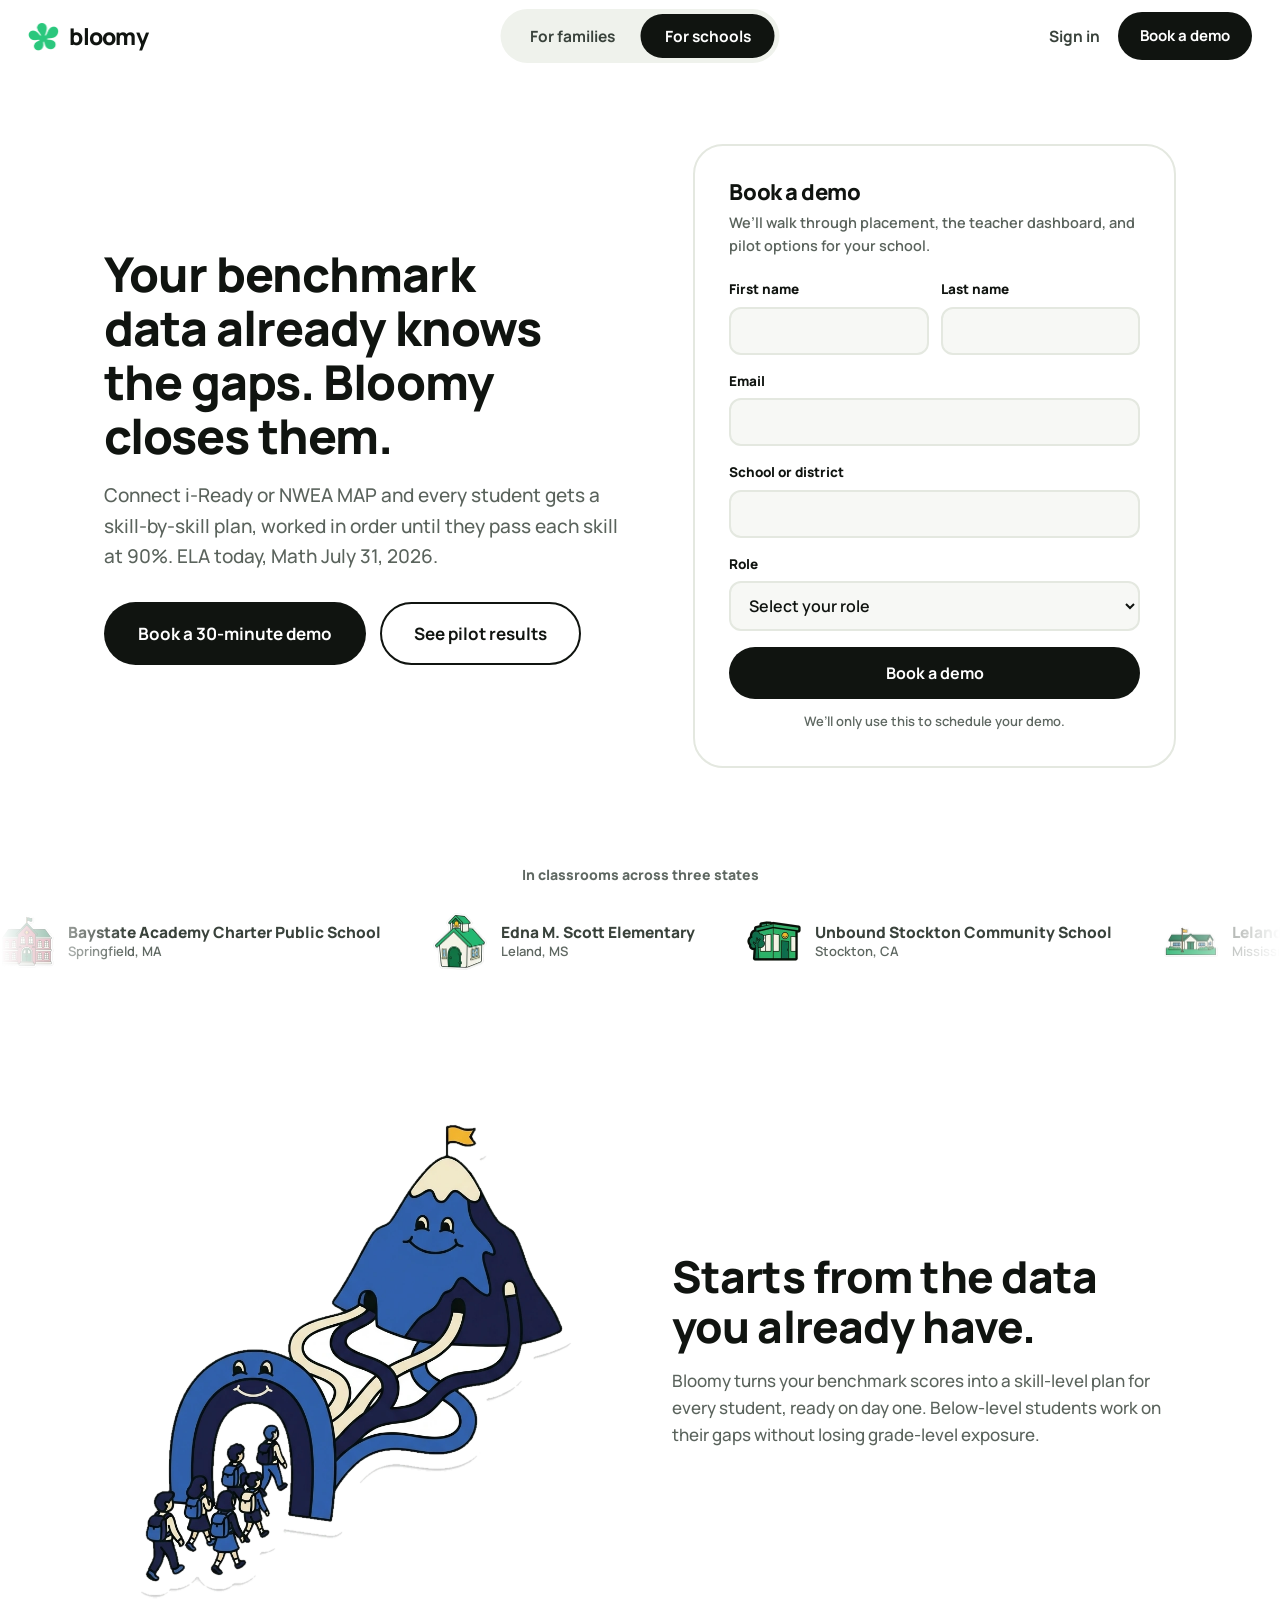
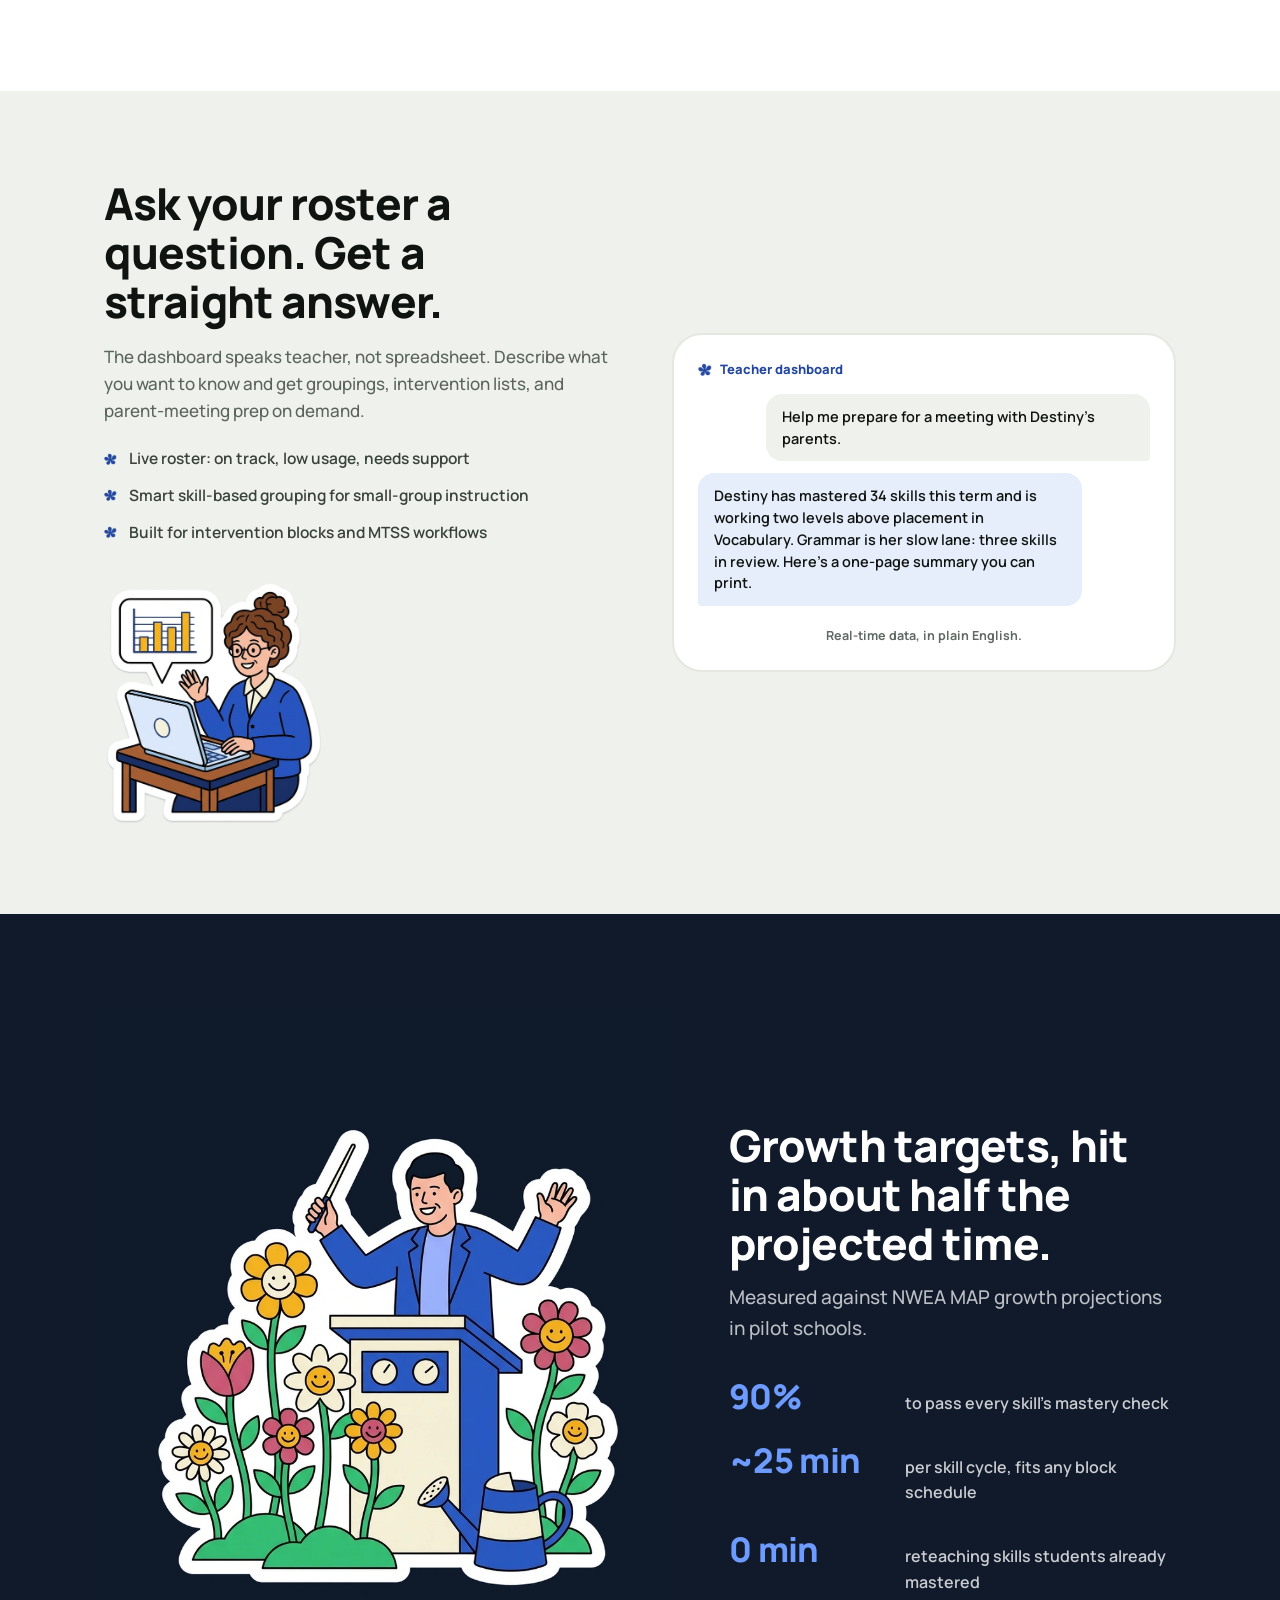
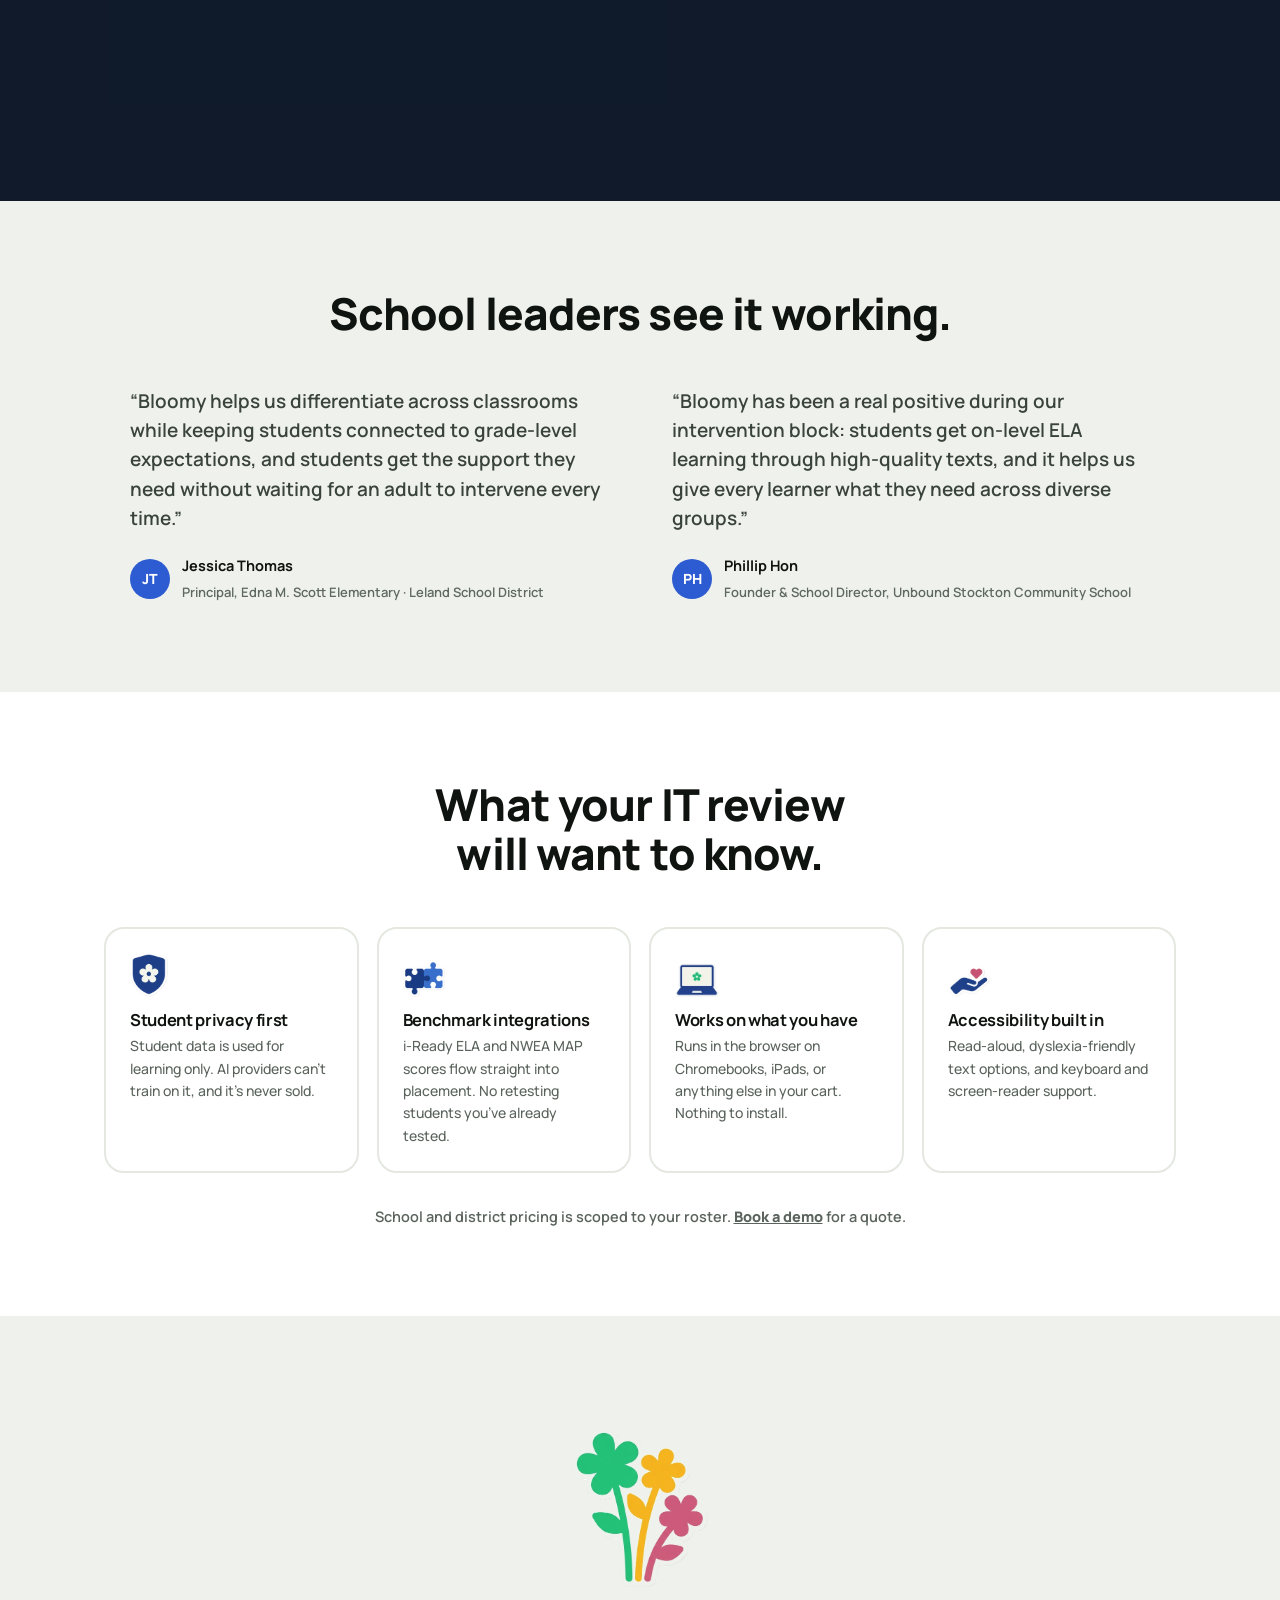
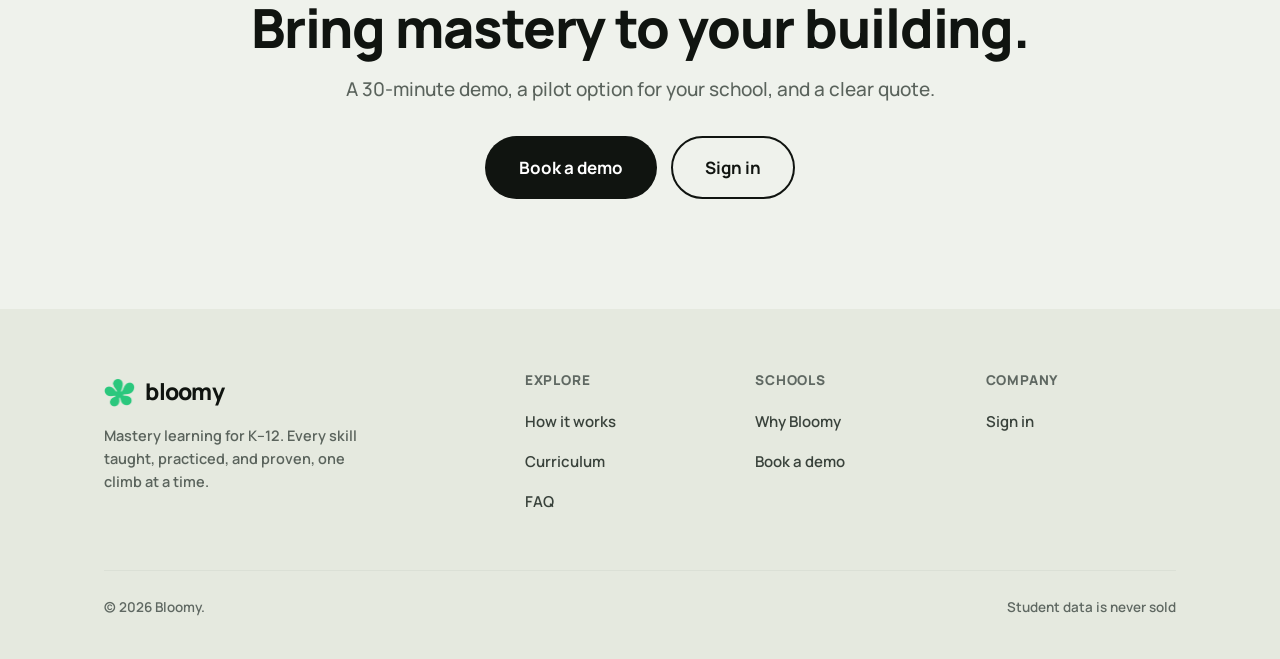
==== commit 4937211b: "Full redesign v2: unfair-advantage brand, illustrated, demo-first - Rebrand: "Your kid should have a" ====
--- a/schools.html
+++ b/schools.html
@@ -3,25 +3,37 @@
 <head>
 <meta charset="UTF-8">
 <meta name="viewport" content="width=device-width, initial-scale=1.0">
-<title>Bloomy for Schools — Mastery learning for every classroom</title>
-<meta name="description" content="Bloomy gives schools mastery-based K–12 ELA today, with Math launching July 31, 2026. Real-time teacher dashboard, i-Ready and NWEA MAP integration, and Socratic AI tutoring that can't be gamed.">
+<title>Bloomy for Schools · Mastery learning for every classroom</title>
+<meta name="description" content="Bloomy gives schools mastery-based K–12 ELA today, with Math launching July 31, 2026. Real-time teacher dashboard, i-Ready and NWEA MAP integration, and a 90% mastery bar.">
+<link rel="canonical" href="https://www.bloomylearning.com/schools.html">
+<link rel="icon" href="favicon.ico" sizes="32x32">
+<link rel="icon" type="image/png" sizes="32x32" href="favicon-32.png">
+<link rel="icon" type="image/png" sizes="192x192" href="favicon-192.png">
+<link rel="apple-touch-icon" href="apple-touch-icon.png">
+<link rel="manifest" href="site.webmanifest">
+<meta name="theme-color" content="#f7f8f5">
+<meta property="og:type" content="website">
+<meta property="og:site_name" content="Bloomy">
+<meta property="og:url" content="https://www.bloomylearning.com/schools.html">
+<meta property="og:title" content="Bloomy for Schools · Mastery learning for every classroom">
+<meta property="og:description" content="Skill-level placement from your i-Ready and NWEA MAP data, a real-time teacher dashboard, and a 90% mastery bar.">
+<meta property="og:image" content="https://www.bloomylearning.com/assets/og-image.png">
+<meta name="twitter:card" content="summary_large_image">
 <link rel="preconnect" href="https://fonts.googleapis.com">
 <link rel="preconnect" href="https://fonts.gstatic.com" crossorigin>
 <link href="https://fonts.googleapis.com/css2?family=Manrope:wght@500;600;700;800&display=swap" rel="stylesheet">
-<link rel="stylesheet" href="styles.css">
+<link rel="stylesheet" href="css/styles.css">
 </head>
 <body>
 
-<!-- ================= NAV ================= -->
+<a class="skip-link" href="#main">Skip to content</a>
+
+<!-- SHARED: nav. Mirror any change in index.html AND schools.html.
+     Per-page diffs: active tab + aria-current, demo CTA href. -->
 <header class="nav">
   <div class="nav-inner">
     <a class="logo" href="index.html" aria-label="Bloomy home">
-      <svg width="28" height="28" viewBox="0 0 28 28" aria-hidden="true">
-        <g fill="#2bc77d">
-          <circle cx="14" cy="6.5" r="4.6"/><circle cx="21.2" cy="11.8" r="4.6"/><circle cx="18.4" cy="20.2" r="4.6"/><circle cx="9.6" cy="20.2" r="4.6"/><circle cx="6.8" cy="11.8" r="4.6"/>
-        </g>
-        <circle cx="14" cy="14" r="3.6" fill="#101410"/>
-      </svg>
+      <img class="logo-mark" src="assets/flower-120.png" width="32" height="30" alt="" />
       <span class="logo-word">bloomy</span>
     </a>
 
@@ -31,140 +43,126 @@
     </nav>
 
     <div class="nav-cta">
-      <a class="signin" href="#">Sign in</a>
+      <a class="signin" href="https://app.bloomylearning.com/">Sign in</a>
       <a class="btn btn-dark" href="#demo">Book a demo</a>
-      <button class="nav-burger" aria-label="Open menu" aria-expanded="false">
-        <svg width="22" height="22" viewBox="0 0 24 24" fill="none" stroke="#101410" stroke-width="2.4" stroke-linecap="round"><path d="M4 7h16M4 12h16M4 17h16"/></svg>
+      <button class="nav-burger" aria-label="Menu" aria-expanded="false" aria-controls="mobile-menu">
+        <svg aria-hidden="true" focusable="false" width="22" height="22" viewBox="0 0 24 24" fill="none" stroke="#101410" stroke-width="2.4" stroke-linecap="round"><path d="M4 7h16M4 12h16M4 17h16"/></svg>
       </button>
     </div>
   </div>
 
-  <div class="mobile-menu">
+  <div class="mobile-menu" id="mobile-menu">
     <a href="#demo">Book a demo</a>
-    <a href="#">Sign in</a>
+    <a href="https://app.bloomylearning.com/">Sign in</a>
   </div>
 </header>
 
-<main>
-
-<!-- ================= HERO ================= -->
-<section class="hero hero--schools">
+<main id="main">
+
+<!-- ============ PITCH 1 · THE CLAIM + CONVERSION (demo form) ============ -->
+<section class="hero">
   <div class="wrap">
     <div class="hero-split">
       <div>
-        <h1 class="h1">Every student placed by skill. Every gap worked in order.</h1>
-        <p class="lede">Mastery-based ELA for K–12 classrooms, with Math launching July 31, 2026. Bloomy reads your i-Ready and NWEA MAP data, places every student by skill, and holds a 90% bar. No seat time wasted on skills students already own.</p>
-        <div class="hero-ctas" style="justify-content:flex-start;">
+        <h1 class="h1">Your benchmark data already knows the gaps. Bloomy closes them.</h1>
+        <p class="lede">Connect i-Ready or NWEA MAP and every student gets a skill-by-skill plan, worked in order until they pass each skill at 90%. ELA today, Math July 31, 2026.</p>
+        <div class="hero-ctas">
           <a class="btn btn-dark btn-lg" href="#demo">Book a 30-minute demo</a>
           <a class="btn btn-outline btn-lg" href="#outcomes">See pilot results</a>
         </div>
-        <div class="compliance" style="margin-top:26px;">
-          <span class="comp-chip">COPPA</span>
-          <span class="comp-chip">FERPA</span>
-          <span class="comp-chip">No training on student data</span>
-          <span class="comp-chip">IEP / 504 accommodations</span>
-        </div>
       </div>
 
       <div class="demo-form" id="demo">
-        <h2 class="df-title">Schedule a demo</h2>
-        <p class="df-sub">30 minutes. We'll walk through placement, the teacher dashboard, and pilot options for your school.</p>
+        <h2 class="df-title">Book a demo</h2>
+        <p class="df-sub">We’ll walk through placement, the teacher dashboard, and pilot options for your school.</p>
         <form>
           <div class="df-row">
             <div>
               <label for="fn">First name</label>
-              <input id="fn" type="text" required autocomplete="given-name">
+              <input id="fn" name="first_name" type="text" required autocomplete="given-name">
             </div>
             <div>
               <label for="ln">Last name</label>
-              <input id="ln" type="text" required autocomplete="family-name">
+              <input id="ln" name="last_name" type="text" required autocomplete="family-name">
             </div>
           </div>
-          <label for="em">Work email</label>
-          <input id="em" type="email" required autocomplete="email">
-          <p class="hint">Please use your school or district email address.</p>
+          <label for="em">Email</label>
+          <input id="em" name="email" type="email" required autocomplete="email">
           <label for="org">School or district</label>
-          <input id="org" type="text" required autocomplete="organization">
+          <input id="org" name="organization" type="text" required autocomplete="organization">
           <label for="role">Role</label>
-          <select id="role" required>
+          <select id="role" name="role" required>
             <option value="">Select your role</option>
             <option>District administrator</option>
             <option>School administrator</option>
             <option>Teacher</option>
+            <option>Parent or guardian</option>
             <option>Other</option>
           </select>
-          <button class="btn btn-dark" type="submit">Schedule a demo</button>
-          <p class="df-note">We'll reply within one school day to set up a time. No spam, ever.</p>
+          <button class="btn btn-dark" type="submit">Book a demo</button>
+          <p class="df-note">We’ll only use this to schedule your demo.</p>
         </form>
-      </div>
-    </div>
-  </div>
-</section>
-
-<!-- ================= PROOF STRIP (scrolling partners) ================= -->
+        <p class="visually-hidden" role="status" id="demo-status"></p>
+      </div>
+    </div>
+  </div>
+</section>
+
+<!-- ============ PITCH 2 · SOCIAL PROOF (schools marquee) ============ -->
 <div class="proof-strip">
   <span class="ps-label">In classrooms across three states</span>
-  <div class="marquee" aria-label="Partner schools">
+  <div class="marquee" role="region" aria-label="Partner schools">
     <div class="marquee-track">
-      <div class="marquee-set">
-        <span class="m-chip"><svg width="17" height="17" viewBox="0 0 24 24" fill="none" stroke="#24479f" stroke-width="2.2" stroke-linecap="round" stroke-linejoin="round"><path d="M2 9l10-4 10 4-10 4z"/><path d="M6 11v4c0 1.6 2.7 3 6 3s6-1.4 6-3v-4"/></svg>Baystate Academy Charter Public School<span class="m-loc">· Springfield, MA</span></span>
-        <span class="m-chip"><svg width="17" height="17" viewBox="0 0 24 24" fill="none" stroke="#24479f" stroke-width="2.2" stroke-linecap="round" stroke-linejoin="round"><path d="M2 9l10-4 10 4-10 4z"/><path d="M6 11v4c0 1.6 2.7 3 6 3s6-1.4 6-3v-4"/></svg>Edna M. Scott Elementary<span class="m-loc">· Leland, MS</span></span>
-        <span class="m-chip"><svg width="17" height="17" viewBox="0 0 24 24" fill="none" stroke="#24479f" stroke-width="2.2" stroke-linecap="round" stroke-linejoin="round"><path d="M2 9l10-4 10 4-10 4z"/><path d="M6 11v4c0 1.6 2.7 3 6 3s6-1.4 6-3v-4"/></svg>Unbound Stockton Community School<span class="m-loc">· Stockton, CA</span></span>
-        <span class="m-chip"><svg width="17" height="17" viewBox="0 0 24 24" fill="none" stroke="#24479f" stroke-width="2.2" stroke-linecap="round" stroke-linejoin="round"><path d="M2 9l10-4 10 4-10 4z"/><path d="M6 11v4c0 1.6 2.7 3 6 3s6-1.4 6-3v-4"/></svg>Leland School District<span class="m-loc">· Mississippi Delta</span></span>
+      <div class="marquee-set" role="list">
+        <span class="m-chip" role="listitem"><img class="m-bldg" src="assets/img/school-academy.webp" alt="" width="54" height="54" /><span class="m-meta"><b>Baystate Academy Charter Public School</b><span class="m-loc">Springfield, MA</span></span></span>
+        <span class="m-chip" role="listitem"><img class="m-bldg" src="assets/img/school-elementary.webp" alt="" width="54" height="54" /><span class="m-meta"><b>Edna M. Scott Elementary</b><span class="m-loc">Leland, MS</span></span></span>
+        <span class="m-chip" role="listitem"><img class="m-bldg" src="assets/img/school-community.webp" alt="" width="54" height="54" /><span class="m-meta"><b>Unbound Stockton Community School</b><span class="m-loc">Stockton, CA</span></span></span>
+        <span class="m-chip" role="listitem"><img class="m-bldg" src="assets/img/school-district.webp" alt="" width="54" height="54" /><span class="m-meta"><b>Leland School District</b><span class="m-loc">Mississippi Delta</span></span></span>
       </div>
       <div class="marquee-set" aria-hidden="true">
-        <span class="m-chip"><svg width="17" height="17" viewBox="0 0 24 24" fill="none" stroke="#24479f" stroke-width="2.2" stroke-linecap="round" stroke-linejoin="round"><path d="M2 9l10-4 10 4-10 4z"/><path d="M6 11v4c0 1.6 2.7 3 6 3s6-1.4 6-3v-4"/></svg>Baystate Academy Charter Public School<span class="m-loc">· Springfield, MA</span></span>
-        <span class="m-chip"><svg width="17" height="17" viewBox="0 0 24 24" fill="none" stroke="#24479f" stroke-width="2.2" stroke-linecap="round" stroke-linejoin="round"><path d="M2 9l10-4 10 4-10 4z"/><path d="M6 11v4c0 1.6 2.7 3 6 3s6-1.4 6-3v-4"/></svg>Edna M. Scott Elementary<span class="m-loc">· Leland, MS</span></span>
-        <span class="m-chip"><svg width="17" height="17" viewBox="0 0 24 24" fill="none" stroke="#24479f" stroke-width="2.2" stroke-linecap="round" stroke-linejoin="round"><path d="M2 9l10-4 10 4-10 4z"/><path d="M6 11v4c0 1.6 2.7 3 6 3s6-1.4 6-3v-4"/></svg>Unbound Stockton Community School<span class="m-loc">· Stockton, CA</span></span>
-        <span class="m-chip"><svg width="17" height="17" viewBox="0 0 24 24" fill="none" stroke="#24479f" stroke-width="2.2" stroke-linecap="round" stroke-linejoin="round"><path d="M2 9l10-4 10 4-10 4z"/><path d="M6 11v4c0 1.6 2.7 3 6 3s6-1.4 6-3v-4"/></svg>Leland School District<span class="m-loc">· Mississippi Delta</span></span>
+        <span class="m-chip"><img class="m-bldg" src="assets/img/school-academy.webp" alt="" width="54" height="54" /><span class="m-meta"><b>Baystate Academy Charter Public School</b><span class="m-loc">Springfield, MA</span></span></span>
+        <span class="m-chip"><img class="m-bldg" src="assets/img/school-elementary.webp" alt="" width="54" height="54" /><span class="m-meta"><b>Edna M. Scott Elementary</b><span class="m-loc">Leland, MS</span></span></span>
+        <span class="m-chip"><img class="m-bldg" src="assets/img/school-community.webp" alt="" width="54" height="54" /><span class="m-meta"><b>Unbound Stockton Community School</b><span class="m-loc">Stockton, CA</span></span></span>
+        <span class="m-chip"><img class="m-bldg" src="assets/img/school-district.webp" alt="" width="54" height="54" /><span class="m-meta"><b>Leland School District</b><span class="m-loc">Mississippi Delta</span></span></span>
       </div>
     </div>
   </div>
 </div>
 
-<!-- ================= DIAGNOSTIC / PLACEMENT ================= -->
+<!-- ============ PITCH 3 · REASON: placement from your data ============ -->
 <section>
+  <div class="wrap">
+    <div class="feature-row flip">
+      <div class="fr-copy">
+        <h2 class="h2">Starts from the data you already have.</h2>
+        <p class="lede">Bloomy turns your benchmark scores into a skill-level plan for every student, ready on day one. Below-level students work on their gaps without losing grade-level exposure.</p>
+      </div>
+      <div class="fr-media">
+        <img class="split-art reveal" src="assets/img/placement-trails.webp" alt="Students fan out from a funnel onto separate trails starting at different heights on one mountain" width="440" height="483" loading="lazy" />
+      </div>
+    </div>
+  </div>
+</section>
+
+<!-- ============ PITCH 4 · REASON: the teacher dashboard ============ -->
+<section class="section-alt" id="teachers">
   <div class="wrap">
     <div class="feature-row">
       <div class="fr-copy">
-        <h2 class="h2">Starts from the data you already have.</h2>
-        <p class="lede">Bloomy ingests i-Ready and NWEA MAP scores, fills the gaps with its own Compass Check, and hands every student a skill-level plan on day one.</p>
-        <ul class="fr-list">
-          <li><svg width="17" height="17" viewBox="0 0 24 24" fill="none" stroke="#24479f" stroke-width="3" stroke-linecap="round" stroke-linejoin="round"><path d="M20 6L9 17l-5-5"/></svg>Placement by skill, not by grade label</li>
-          <li><svg width="17" height="17" viewBox="0 0 24 24" fill="none" stroke="#24479f" stroke-width="3" stroke-linecap="round" stroke-linejoin="round"><path d="M20 6L9 17l-5-5"/></svg>Below-level students catch up without losing grade-level exposure</li>
-        </ul>
-      </div>
-      <div class="fr-media">
-        <div class="art art--blue reveal" style="min-height:340px;">
-          <span class="art-tag">IMAGE</span>
-          <p>Flat illustration: a class roster flows through a funnel labeled "i-Ready · MAP · Compass Check," then fans out into individual trails starting at different heights on one shared mountain.</p>
-        </div>
-      </div>
-    </div>
-  </div>
-</section>
-
-<!-- ================= TEACHER DASHBOARD ================= -->
-<section class="section-alt" id="teachers">
-  <div class="wrap">
-    <div class="feature-row flip">
-      <div class="fr-copy">
-        <h2 class="h2">Ask your roster a question. Get an answer in seconds.</h2>
+        <h2 class="h2">Ask your roster a question. Get a straight answer.</h2>
         <p class="lede">The dashboard speaks teacher, not spreadsheet. Describe what you want to know and get groupings, intervention lists, and parent-meeting prep on demand.</p>
         <ul class="fr-list">
-          <li><svg width="17" height="17" viewBox="0 0 24 24" fill="none" stroke="#24479f" stroke-width="3" stroke-linecap="round" stroke-linejoin="round"><path d="M20 6L9 17l-5-5"/></svg>Live roster: on track, low usage, needs support</li>
-          <li><svg width="17" height="17" viewBox="0 0 24 24" fill="none" stroke="#24479f" stroke-width="3" stroke-linecap="round" stroke-linejoin="round"><path d="M20 6L9 17l-5-5"/></svg>Smart skill-based grouping for small-group instruction</li>
-          <li><svg width="17" height="17" viewBox="0 0 24 24" fill="none" stroke="#24479f" stroke-width="3" stroke-linecap="round" stroke-linejoin="round"><path d="M20 6L9 17l-5-5"/></svg>Built for intervention blocks and MTSS workflows</li>
+          <li>Live roster: on track, low usage, needs support</li>
+          <li>Smart skill-based grouping for small-group instruction</li>
+          <li>Built for intervention blocks and MTSS workflows</li>
         </ul>
+        <img class="aside-art reveal" src="assets/img/teacher-desk.webp" alt="A teacher at a laptop with a rising chart in a speech bubble" width="280" height="313" loading="lazy" />
       </div>
       <div class="fr-media">
-        <div class="chat reveal" role="group" aria-label="Example teacher dashboard query">
-          <span class="chat-tag" style="color:#24479f;">
-            <svg width="16" height="16" viewBox="0 0 24 24" fill="none" stroke="#2d5bd1" stroke-width="2.2" stroke-linecap="round" stroke-linejoin="round"><path d="M21 12a8 8 0 0 1-8 8H4l2-3a8 8 0 1 1 15-5z"/></svg>
-            Teacher dashboard
-          </span>
-          <div class="bubble student">Help me prepare for a parent meeting with Destiny's parents.</div>
-          <div class="bubble bot" style="background:#e6edfb;">Destiny has mastered 34 skills this term and is working two levels above placement in Vocabulary. Grammar is her slow lane: three skills in review. Here's a one-page summary you can print.</div>
+        <div class="chat chat--blue reveal" role="group" aria-label="Example teacher dashboard query">
+          <span class="chat-tag">Teacher dashboard</span>
+          <div class="bubble student">Help me prepare for a meeting with Destiny’s parents.</div>
+          <div class="bubble bot">Destiny has mastered 34 skills this term and is working two levels above placement in Vocabulary. Grammar is her slow lane: three skills in review. Here’s a one-page summary you can print.</div>
           <p class="chat-note">Real-time data, in plain English.</p>
         </div>
       </div>
@@ -172,106 +170,105 @@
   </div>
 </section>
 
-<!-- ================= OUTCOMES (dark band) ================= -->
+<!-- ============ PITCH 5 · THE UPSIDES (measured) ============ -->
 <section class="dark-band dark-band--blue" id="outcomes">
-  <div class="wrap">
-    <div class="db-hero">
-      <div class="db-stat"><div class="huge">½</div></div>
-      <div class="db-copy">
-        <h2 class="h2">Growth targets, hit in about half the projected time.</h2>
-        <p>Measured against NWEA MAP growth projections in pilot schools. Faster mastery means more instructional hours for the students who need them.</p>
-      </div>
-    </div>
-
-    <div class="db-stats">
-      <div class="db-tile reveal"><b>~25 min</b><span>per skill cycle, fits any block schedule</span></div>
-      <div class="db-tile reveal"><b>0 min</b><span>re-teaching skills students already mastered</span></div>
-      <div class="db-tile reveal"><b>~2,000</b><span>skills across ELA and Math, K–12</span></div>
-    </div>
-
-    <div class="db-quotes">
-      <div class="q-card reveal">
-        <p>"Bloomy helps us differentiate across classrooms while keeping students connected to grade-level expectations — and students get the support they need without waiting for an adult to intervene every time."</p>
-        <div class="q-who">
+  <div class="wrap split split--flip">
+    <div class="split-media">
+      <img class="split-art reveal" src="assets/img/teacher-garden.webp" alt="A teacher tends a garden of student flowers growing at different heights" width="440" height="546" loading="lazy" />
+    </div>
+    <div class="split-copy">
+      <h2 class="h2">Growth targets, hit in about half the projected time.</h2>
+      <p class="lede lede--dark">Measured against NWEA MAP growth projections in pilot schools.</p>
+      <ul class="stat-list">
+        <li><b>90%</b><span>to pass every skill’s mastery check</span></li>
+        <li><b>~25 min</b><span>per skill cycle, fits any block schedule</span></li>
+        <li><b>0 min</b><span>reteaching skills students already mastered</span></li>
+      </ul>
+    </div>
+  </div>
+</section>
+
+<!-- ============ PITCH 6 · SOCIAL PROOF: what school leaders say ============ -->
+<section class="section-alt" id="educators">
+  <div class="wrap">
+    <div class="section-head">
+      <h2 class="h2">School leaders see it working.</h2>
+    </div>
+    <div class="pullquotes pullquotes--blue">
+      <figure class="pullquote reveal">
+        <blockquote>“Bloomy helps us differentiate across classrooms while keeping students connected to grade-level expectations, and students get the support they need without waiting for an adult to intervene every time.”</blockquote>
+        <figcaption class="q-who">
           <span class="avatar">JT</span>
           <div><b>Jessica Thomas</b><span>Principal, Edna M. Scott Elementary · Leland School District</span></div>
-        </div>
-      </div>
-      <div class="q-card reveal">
-        <p>"Bloomy has been a real positive during our intervention block — students get on-level ELA learning through high-quality texts, and it helps us give every learner what they need across diverse groups."</p>
-        <div class="q-who">
+        </figcaption>
+      </figure>
+      <figure class="pullquote reveal">
+        <blockquote>“Bloomy has been a real positive during our intervention block: students get on-level ELA learning through high-quality texts, and it helps us give every learner what they need across diverse groups.”</blockquote>
+        <figcaption class="q-who">
           <span class="avatar">PH</span>
           <div><b>Phillip Hon</b><span>Founder &amp; School Director, Unbound Stockton Community School</span></div>
-        </div>
-      </div>
-    </div>
-
-    <div class="art art--blue reveal" style="min-height:220px;margin-top:40px;">
-      <span class="art-tag">PHOTO</span>
-      <p>Wide candid classroom shot: intervention block in progress, students on Chromebooks at mixed tables, teacher kneeling beside one desk mid-conversation. Natural light, no posed smiles.</p>
-    </div>
-  </div>
-</section>
-
-<!-- ================= INTEGRATIONS / TRUST ================= -->
-<section id="integrations" class="section-alt">
+        </figcaption>
+      </figure>
+    </div>
+  </div>
+</section>
+
+<!-- ============ PITCH 7 · OBJECTIONS (IT review) ============ -->
+<section id="integrations">
   <div class="wrap">
     <div class="section-head">
-      <h2 class="h2">Everything your IT and compliance review will ask for.</h2>
+      <h2 class="h2">What your IT review will want to know.</h2>
     </div>
     <div class="axs-grid">
       <div class="axs-card reveal">
-        <div class="m-icon" style="background:#e6edfb;"><svg width="22" height="22" viewBox="0 0 24 24" fill="none" stroke="#24479f" stroke-width="2.2" stroke-linecap="round" stroke-linejoin="round"><path d="M12 22s8-3.5 8-10V5l-8-3-8 3v7c0 6.5 8 10 8 10z"/></svg></div>
+        <div class="m-icon"><img src="assets/img/icon-privacy.webp" alt="" width="38" loading="lazy" /></div>
         <h3>Student privacy first</h3>
-        <p>COPPA and FERPA compliant. AI providers are contractually barred from training on student data. Data is never sold.</p>
+        <p>Student data is used for learning only. AI providers can’t train on it, and it’s never sold.</p>
       </div>
       <div class="axs-card reveal">
-        <div class="m-icon" style="background:#e6edfb;"><svg width="22" height="22" viewBox="0 0 24 24" fill="none" stroke="#24479f" stroke-width="2.2" stroke-linecap="round" stroke-linejoin="round"><path d="M8 12h8M12 8v8"/><circle cx="12" cy="12" r="9"/></svg></div>
+        <div class="m-icon"><img src="assets/img/icon-integrations.webp" alt="" width="42" loading="lazy" /></div>
         <h3>Benchmark integrations</h3>
-        <p>i-Ready ELA and NWEA MAP scores flow straight into placement. No re-testing students you've already tested.</p>
+        <p>i-Ready ELA and NWEA MAP scores flow straight into placement. No retesting students you’ve already tested.</p>
       </div>
       <div class="axs-card reveal">
-        <div class="m-icon" style="background:#e6edfb;"><svg width="22" height="22" viewBox="0 0 24 24" fill="none" stroke="#24479f" stroke-width="2.2" stroke-linecap="round" stroke-linejoin="round"><rect x="3" y="4" width="18" height="14" rx="2"/><path d="M8 21h8M12 18v3"/></svg></div>
+        <div class="m-icon"><img src="assets/img/icon-devices.webp" alt="" width="44" loading="lazy" /></div>
         <h3>Works on what you have</h3>
         <p>Runs in the browser on Chromebooks, iPads, or anything else in your cart. Nothing to install.</p>
       </div>
       <div class="axs-card reveal">
-        <div class="m-icon" style="background:#e6edfb;"><svg width="22" height="22" viewBox="0 0 24 24" fill="none" stroke="#24479f" stroke-width="2.2" stroke-linecap="round" stroke-linejoin="round"><path d="M4 19h16M6 19l4-8 3 5 2-3 3 6"/></svg></div>
+        <div class="m-icon"><img src="assets/img/icon-access.webp" alt="" width="42" loading="lazy" /></div>
         <h3>Accessibility built in</h3>
-        <p>Read-aloud everywhere, dyslexia-tuned text, keyboard and screen-reader support, IEP/504 accommodations.</p>
-      </div>
-    </div>
-
-    <p class="curr-note" style="margin-top:32px;">School and district pricing is scoped to your roster. <a href="#demo" style="font-weight:800;text-decoration:underline;">Book a demo</a> and we'll put a quote together the same week.</p>
-  </div>
-</section>
-
-<!-- ================= FINAL CTA ================= -->
+        <p>Read-aloud, dyslexia-friendly text options, and keyboard and screen-reader support.</p>
+      </div>
+    </div>
+
+    <p class="curr-note curr-note--spaced">School and district pricing is scoped to your roster. <a class="inline-link" href="#demo">Book a demo</a> for a quote.</p>
+  </div>
+</section>
+
+<!-- ============ PITCH 8 · CLOSE ============ -->
 <section class="final-cta">
   <div class="wrap">
+    <img class="cta-art reveal" src="assets/img/flower-trio.webp" alt="" width="140" height="163" loading="lazy" />
     <h2 class="h1">Bring mastery to your building.</h2>
-    <p class="lede">A 30-minute demo covers placement, the teacher dashboard, and what a pilot looks like at your school.</p>
+    <p class="lede">A 30-minute demo, a pilot option for your school, and a clear quote.</p>
     <div class="hero-ctas">
       <a class="btn btn-dark btn-lg" href="#demo">Book a demo</a>
-      <a class="btn btn-outline btn-lg" href="mailto:hello@bloomylearning.com">Email us instead</a>
+      <a class="btn btn-outline btn-lg" href="https://app.bloomylearning.com/">Sign in</a>
     </div>
   </div>
 </section>
 
 </main>
 
-<!-- ================= FOOTER ================= -->
+<!-- SHARED: footer. Mirror any change in index.html AND schools.html.
+     Per-page diffs: Explore link prefixes, Schools demo href, data tagline. -->
 <footer>
   <div class="wrap">
     <div class="foot-grid">
       <div class="foot-brand">
         <a class="logo" href="index.html">
-          <svg width="26" height="26" viewBox="0 0 28 28" aria-hidden="true">
-            <g fill="#2bc77d">
-              <circle cx="14" cy="6.5" r="4.6"/><circle cx="21.2" cy="11.8" r="4.6"/><circle cx="18.4" cy="20.2" r="4.6"/><circle cx="9.6" cy="20.2" r="4.6"/><circle cx="6.8" cy="11.8" r="4.6"/>
-            </g>
-            <circle cx="14" cy="14" r="3.6" fill="#101410"/>
-          </svg>
+          <img class="logo-mark" src="assets/flower-120.png" width="30" height="28" alt="" />
           bloomy
         </a>
         <p>Mastery learning for K–12. Every skill taught, practiced, and proven, one climb at a time.</p>
@@ -280,7 +277,6 @@
         <h3>Explore</h3>
         <a href="index.html#how">How it works</a>
         <a href="index.html#curriculum">Curriculum</a>
-        <a href="index.html#pricing">Pricing</a>
         <a href="index.html#faq">FAQ</a>
       </div>
       <div class="foot-col">
@@ -290,18 +286,16 @@
       </div>
       <div class="foot-col">
         <h3>Company</h3>
-        <a href="mailto:hello@bloomylearning.com">Contact</a>
-        <a href="#">Privacy</a>
-        <a href="#">Terms</a>
+        <a href="https://app.bloomylearning.com/">Sign in</a>
       </div>
     </div>
     <div class="foot-base">
-      <span>© 2026 Bloomy. Designed and built in San Francisco, California.</span>
-      <span>COPPA compliant · FERPA-aligned · Student data is never sold</span>
+      <span>© 2026 Bloomy.</span>
+      <span>Student data is never sold</span>
     </div>
   </div>
 </footer>
 
-<script src="main.js"></script>
+<script src="js/main.js" defer></script>
 </body>
 </html>
--- a/css/styles.css
+++ b/css/styles.css
@@ -0,0 +1,955 @@
+/* ============================================================
+   Bloomy: design system
+   Knowt-style structure (flat monochrome canvas, pills, outlines)
+   IXL-style brand logic (audience color lanes, proof density)
+   Lanes: green = families (default), blue = schools
+   ============================================================ */
+
+:root {
+  /* Ink & canvas */
+  --ink: #101410;
+  --ink-soft: #39423b;
+  --body: #5a635c;
+  --muted: #5f6862; /* AA on --surface-alt */
+  --canvas: #f7f8f5;
+  --surface: #ffffff;
+  --surface-alt: #eff2ec;
+  --line: #e4e8e0;
+  --dark: #12211a;
+  --dark-soft: #1b2f25;
+
+  /* Brand green (families lane) */
+  --green: #2bc77d;
+  --green-deep: #177a4e;
+  --green-tint: #e0f6ea;
+
+  /* Schools lane */
+  --blue: #2d5bd1;
+  --blue-deep: #24479f;
+  --blue-tint: #e6edfb;
+
+  /* Support pastels (content coding, Knowt-style rationing) */
+  --lilac: #7e5bd8;
+  --lilac-tint: #efe9fb;
+  --sun: #f4a91c;
+  --sun-deep: #8a5d05; /* AA at 12px on --sun-tint and white */
+  --sun-tint: #fdf1d7;
+  --rose: #cf5a80;
+  --rose-tint: #fbe9ef;
+
+  /* Shape */
+  --r-lg: 30px;
+  --r-md: 20px;
+  --r-sm: 12px;
+
+  --font: "Manrope", "Avenir Next", "Segoe UI", system-ui, sans-serif;
+  --maxw: 1120px;
+}
+
+* { margin: 0; padding: 0; box-sizing: border-box; }
+
+html { scroll-behavior: smooth; }
+
+/* Safety net: clip (not hidden: keeps .nav position:sticky working)
+   so decorative overhangs can never cause page-level horizontal scroll */
+html, body { overflow-x: clip; }
+
+body {
+  font-family: var(--font);
+  font-weight: 500;
+  font-size: 17px;
+  line-height: 1.6;
+  color: var(--ink);
+  background: var(--surface);
+  -webkit-font-smoothing: antialiased;
+}
+
+/* Keyboard focus: consistent, visible everywhere */
+:focus-visible { outline: 3px solid var(--green-deep); outline-offset: 2px; }
+.dark-band :focus-visible { outline-color: var(--green); }
+
+.skip-link {
+  position: absolute;
+  left: -9999px;
+  top: 0;
+  z-index: 100;
+  background: var(--ink);
+  color: #fff;
+  padding: 12px 20px;
+  border-radius: 0 0 var(--r-sm) 0;
+  font-weight: 700;
+}
+.skip-link:focus { left: 0; }
+
+img, svg { display: block; }
+a { color: inherit; text-decoration: none; }
+ul { list-style: none; }
+button { font-family: inherit; cursor: pointer; }
+
+.wrap {
+  max-width: var(--maxw);
+  margin: 0 auto;
+  padding: 0 24px;
+}
+
+.visually-hidden {
+  position: absolute;
+  width: 1px; height: 1px;
+  overflow: hidden;
+  clip: rect(0 0 0 0);
+  white-space: nowrap;
+}
+
+/* ---------- Type ---------- */
+
+h1, h2, h3 { letter-spacing: -0.02em; line-height: 1.12; text-wrap: balance; }
+
+.h1 {
+  font-size: clamp(33px, 5.4vw, 62px); /* floor fits 320px viewports */
+  font-weight: 800;
+}
+
+/* Split-hero headlines live in a half-width column: size to fit it */
+.hero-grid .h1,
+.hero-split .h1 { font-size: clamp(32px, 3.8vw, 48px); }
+
+.h2 {
+  font-size: clamp(30px, 3.8vw, 44px);
+  font-weight: 800;
+}
+
+.lede {
+  font-size: 19px;
+  color: var(--body);
+  max-width: 620px;
+}
+
+/* ---------- Utilities: brand-tint tags, one-off modifiers ---------- */
+
+.tag-green { color: var(--green-deep); }
+.tag-lilac { color: var(--lilac); }
+
+.inline-link { font-weight: 800; text-decoration: underline; }
+
+.statchips--spaced { margin-top: 26px; }
+
+/* ---------- Buttons: pills, invert on hover ---------- */
+
+.btn {
+  display: inline-flex;
+  align-items: center;
+  gap: 8px;
+  border-radius: 999px;
+  border: 2px solid transparent;
+  font-size: 16px;
+  font-weight: 700;
+  padding: 13px 26px;
+  transition: all 0.2s ease;
+  white-space: nowrap;
+}
+
+.btn-dark { background: var(--ink); color: #fff; }
+.btn-dark:hover { background: var(--surface); color: var(--ink); border-color: var(--ink); }
+
+.btn-outline { border-color: var(--ink); color: var(--ink); background: transparent; }
+.btn-outline:hover { background: var(--ink); color: #fff; }
+
+.btn-lg { padding: 16px 32px; font-size: 17px; }
+
+/* ---------- Nav ---------- */
+
+/* Full-width bar that follows the user: logo left, audience tabs center, actions right */
+.nav {
+  position: sticky;
+  top: 0;
+  z-index: 50;
+  background: rgba(255, 255, 255, 0.94);
+  backdrop-filter: blur(10px);
+}
+
+.nav-inner {
+  padding: 12px 28px;
+  display: flex;
+  align-items: center;
+  justify-content: space-between;
+  position: relative;
+}
+
+.logo { display: flex; align-items: center; gap: 9px; font-size: 23px; font-weight: 800; letter-spacing: -0.03em; }
+.logo-mark { height: 30px; width: auto; display: block; }
+
+/* Audience switcher: centered, the bar's only navigation */
+.aud-switch {
+  display: flex;
+  background: var(--surface-alt);
+  border-radius: 999px;
+  padding: 5px;
+  gap: 2px;
+  position: absolute;
+  left: 50%;
+  transform: translateX(-50%);
+}
+
+.aud-switch a {
+  font-size: 15.5px;
+  font-weight: 700;
+  padding: 10px 24px;
+  border-radius: 999px;
+  color: var(--ink-soft);
+  transition: color 0.15s ease, background 0.15s ease;
+  white-space: nowrap;
+}
+
+.aud-switch a:hover { color: var(--ink); }
+.aud-switch a.active { background: var(--ink); color: #fff; }
+
+.nav-cta { display: flex; align-items: center; gap: 18px; }
+.nav-cta .signin { font-size: 15.5px; font-weight: 700; color: var(--ink-soft); }
+.nav-cta .signin:hover { color: var(--ink); }
+.nav-cta .btn { padding: 10px 20px; font-size: 15px; }
+
+.nav-burger {
+  display: none;
+  background: none;
+  border: none;
+  width: 44px; height: 44px; /* touch-target minimum */
+  border-radius: 999px;
+  align-items: center;
+  justify-content: center;
+}
+.nav-burger:hover { background: var(--surface-alt); }
+
+.mobile-menu {
+  display: none;
+  background: #fff;
+  border-top: 1px solid var(--line);
+  padding: 8px 28px 14px;
+}
+.mobile-menu a { display: block; padding: 12px 0; font-weight: 700; font-size: 16.5px; }
+.mobile-menu a + a { border-top: 1px solid var(--line); }
+/* .mobile-menu.open lives in the ≤640px query so a widened window can't strand an open menu */
+
+/* ---------- Sections ---------- */
+
+section { padding: 88px 0; }
+section, [id] { scroll-margin-top: 88px; }
+
+/* Solid band color: section changes read as clear color switches, no borders needed */
+.section-alt { background: var(--surface-alt); }
+
+/* ---------- Art slots: color arrives through images, not washes ----------
+   Saturated flat blocks that stand in for commissioned photos/illustrations. */
+
+.art {
+  border-radius: var(--r-md);
+  background: var(--green-deep);
+  color: #fff;
+  display: flex;
+  flex-direction: column;
+  align-items: center;
+  justify-content: center;
+  gap: 10px;
+  text-align: center;
+  padding: 24px;
+  position: relative;
+  overflow: hidden;
+}
+
+.art--green { background: var(--green-deep); color: #fff; }
+.art--lilac { background: var(--lilac); color: #fff; }
+.art--rose { background: var(--rose); color: #fff; }
+.art--sun { background: #f6b41f; color: #241a03; }
+
+/* Slots holding a real image: the picture fills the block edge to edge */
+.art--photo { padding: 0; }
+.art--photo::after { display: none; }
+.art-photo {
+  position: absolute;
+  inset: 0;
+  width: 100%;
+  height: 100%;
+  object-fit: cover;
+}
+
+/* Art strip across the top of a white card */
+.stage-art {
+  height: 108px;
+  margin: -30px -28px 22px;
+  border-radius: 28px 28px 0 0;
+  padding: 14px 18px;
+}
+
+.cc-art {
+  height: 104px;
+  margin: -30px -30px 22px;
+  border-radius: 28px 28px 0 0;
+  padding: 14px 18px;
+}
+
+.section-head { max-width: 720px; margin: 0 auto 48px; text-align: center; }
+.section-head .lede { margin: 16px auto 0; }
+
+/* ---------- Hero ---------- */
+
+.hero {
+  padding: 72px 0 88px;
+  text-align: left;
+  position: relative;
+}
+
+.hero .wrap { position: relative; }
+
+.hero-grid {
+  display: grid;
+  grid-template-columns: 1.02fr 0.98fr;
+  gap: 56px;
+  align-items: center;
+}
+
+.hero .h1 { max-width: none; margin: 0 0 20px; }
+.hero .lede { margin: 0 0 30px; max-width: 560px; }
+
+.hero-ctas { display: flex; gap: 14px; justify-content: flex-start; flex-wrap: wrap; margin-bottom: 22px; }
+.hero-ctas:last-child { margin-bottom: 0; }
+
+/* Hero visual: die-cut illustration, integrated (no card, no box) */
+.hero-stage {
+  margin-top: 0;
+  position: relative;
+}
+
+.hero-art {
+  display: block;
+  width: 100%;
+  max-width: 520px;
+  height: auto;
+  margin: 0 auto;
+}
+
+/* Final CTA accent */
+.cta-art {
+  display: block;
+  width: 140px;
+  height: auto;
+  margin: 0 auto 8px;
+}
+
+#faq .cta-art { width: 92px; margin-bottom: 4px; }
+#teachers .aside-art { max-width: 220px; }
+
+/* Small in-column sticker beside a split's copy */
+.aside-art {
+  display: block;
+  width: 100%;
+  max-width: 300px;
+  height: auto;
+  margin: 36px 0 0;
+}
+
+/* ---------- Proof strip: scrolling school marquee ---------- */
+
+.proof-strip { padding: 8px 0 56px; text-align: center; }
+.proof-strip .ps-label { display: block; font-size: 14px; font-weight: 800; color: var(--muted); margin-bottom: 20px; }
+
+.marquee {
+  overflow: hidden;
+  -webkit-mask-image: linear-gradient(90deg, transparent, #000 10%, #000 90%, transparent);
+  mask-image: linear-gradient(90deg, transparent, #000 10%, #000 90%, transparent);
+}
+
+.marquee-track { display: flex; width: max-content; animation: marquee 32s linear infinite; }
+.marquee:hover .marquee-track { animation-play-state: paused; }
+
+.marquee-set { display: flex; align-items: center; gap: 52px; padding-right: 52px; }
+
+@keyframes marquee {
+  from { transform: translateX(0); }
+  to { transform: translateX(-50%); }
+}
+
+.m-chip {
+  display: inline-flex;
+  align-items: center;
+  gap: 14px;
+  padding: 6px 0;
+  font-size: 16px;
+  font-weight: 800;
+  color: var(--ink-soft);
+  white-space: nowrap;
+}
+
+.m-chip .m-bldg { flex: none; width: 54px; height: auto; }
+.m-meta { display: flex; flex-direction: column; align-items: flex-start; text-align: left; line-height: 1.3; gap: 1px; }
+.m-meta b { font-size: 15.5px; font-weight: 800; white-space: nowrap; }
+.m-chip .m-loc { font-weight: 600; font-size: 13px; color: var(--muted); }
+
+@media (prefers-reduced-motion: reduce) {
+  .marquee { mask-image: none; -webkit-mask-image: none; }
+  .marquee-track { animation: none; width: auto; flex-wrap: wrap; justify-content: center; padding: 0 16px; }
+  .marquee-set { flex-wrap: wrap; justify-content: center; }
+  .marquee-set[aria-hidden="true"] { display: none; }
+  .m-meta b { white-space: normal; }
+}
+
+/* ---------- Comparison (why Bloomy) ---------- */
+
+.compare-card {
+  background: var(--surface);
+  border: 2px solid var(--line);
+  border-radius: var(--r-lg);
+  max-width: 900px;
+  margin: 0 auto;
+  overflow: hidden;
+}
+
+.compare-scroll { overflow-x: auto; }
+
+table.compare { width: 100%; border-collapse: collapse; min-width: 640px; }
+
+.compare th {
+  font-size: 15.5px;
+  font-weight: 800;
+  text-align: left;
+  padding: 18px 22px;
+  border-bottom: 2px solid var(--line);
+}
+
+.compare th.col-bloomy, .compare td.col-bloomy { background: #f0faf4; }
+.compare th.col-bloomy { color: var(--green-deep); }
+.compare th.col-them, .compare td.col-them { color: var(--body); }
+
+.compare td {
+  padding: 16px 22px;
+  font-size: 14.5px;
+  font-weight: 600;
+  color: var(--body);
+  vertical-align: top;
+}
+
+.compare tbody tr + tr td { border-top: 1px solid var(--line); }
+
+.compare td:first-child { font-weight: 800; font-size: 15px; color: var(--ink); }
+
+/* Keep row labels visible while the table pans on small screens */
+.compare th:first-child,
+.compare td:first-child {
+  position: sticky;
+  left: 0;
+  background: var(--surface);
+  box-shadow: 2px 0 0 var(--line);
+  z-index: 1;
+}
+
+.compare .mark { display: inline-flex; align-items: flex-start; gap: 9px; }
+.compare .mark img { flex: none; margin-top: 3px; }
+.compare td.col-bloomy { color: var(--ink-soft); }
+
+/* ---------- Mountain / how it works ---------- */
+
+.mountain-grid { display: grid; grid-template-columns: repeat(3, 1fr); gap: 20px; margin-bottom: 28px; }
+
+.m-card {
+  background: var(--surface);
+  border: 2px solid var(--line);
+  border-radius: var(--r-lg);
+  padding: 30px 28px;
+  position: relative;
+}
+
+.m-card .step {
+  position: absolute;
+  top: 24px; right: 24px;
+  font-size: 13px;
+  font-weight: 800;
+  color: var(--muted);
+}
+
+/* Cards with an art strip: keep the stage label below it */
+.m-card .step--below-art { top: 130px; }
+
+.m-card h3 { margin-bottom: 10px; }
+.m-card p { font-size: 15.5px; color: var(--body); }
+
+.statchips { display: flex; justify-content: center; flex-wrap: wrap; gap: 12px; }
+
+.statchip {
+  display: flex;
+  flex-direction: column;
+  align-items: center;
+  gap: 2px;
+  text-align: center;
+}
+.statchip b { font-size: 30px; font-weight: 800; letter-spacing: -0.02em; }
+.statchip span { font-size: 14px; font-weight: 600; color: var(--muted); max-width: 190px; }
+
+/* ---------- Split feature rows ---------- */
+
+.feature-row {
+  display: grid;
+  grid-template-columns: 1fr 1fr;
+  gap: 64px;
+  align-items: center;
+}
+
+.feature-row + .feature-row { margin-top: 88px; }
+.feature-row.flip .fr-media { order: -1; }
+
+.fr-copy .h2 { margin-bottom: 16px; }
+.fr-copy .lede { font-size: 17px; margin-bottom: 22px; }
+
+.fr-list { display: flex; flex-direction: column; gap: 12px; }
+.fr-list li { display: flex; align-items: baseline; gap: 12px; font-size: 15.5px; font-weight: 600; color: var(--ink-soft); }
+.fr-list li::before {
+  content: "";
+  flex: none;
+  width: 13px;
+  height: 13px;
+  align-self: center;
+  background: var(--blue-deep);
+  -webkit-mask: url("../assets/flower-120.png") center / contain no-repeat;
+  mask: url("../assets/flower-120.png") center / contain no-repeat;
+}
+
+/* Chat mock */
+.chat {
+  background: var(--surface);
+  border: 2px solid var(--line);
+  border-radius: var(--r-lg);
+  padding: 24px;
+  display: flex;
+  flex-direction: column;
+  gap: 12px;
+  position: relative;
+}
+
+.fr-media { position: relative; }
+
+.chat .bubble {
+  max-width: 85%;
+  border-radius: 16px;
+  padding: 12px 16px;
+  font-size: 14.5px;
+  font-weight: 600;
+  line-height: 1.5;
+}
+
+.chat .bot { background: var(--lilac-tint); color: var(--ink); border-bottom-left-radius: 4px; }
+.chat .student { background: var(--surface-alt); color: var(--ink); align-self: flex-end; border-bottom-right-radius: 4px; }
+.chat .chat-tag { display: flex; align-items: center; gap: 8px; font-size: 13px; font-weight: 800; color: var(--lilac); margin-bottom: 2px; }
+.chat .chat-tag::before {
+  content: "";
+  flex: none;
+  width: 14px;
+  height: 14px;
+  background: currentColor;
+  -webkit-mask: url("../assets/flower-120.png") center / contain no-repeat;
+  mask: url("../assets/flower-120.png") center / contain no-repeat;
+}
+
+/* Schools-lane recolor */
+.chat--blue .chat-tag { color: var(--blue-deep); }
+.chat--blue .bot { background: var(--blue-tint); }
+.chat .chat-note { font-size: 12.5px; font-weight: 700; color: var(--muted); text-align: center; margin-top: 8px; }
+
+/* ---------- Curriculum ---------- */
+
+.curr-grid { display: grid; grid-template-columns: 1fr 1fr; gap: 20px; }
+
+.curr-card {
+  background: var(--surface);
+  border: 2px solid var(--line);
+  border-radius: var(--r-lg);
+  padding: 30px;
+}
+
+.curr-card .cc-head { display: flex; align-items: center; justify-content: space-between; margin-bottom: 6px; }
+.curr-card h3 { font-size: 22px; }
+.curr-card .cc-count { font-size: 14px; font-weight: 800; color: var(--body); }
+.curr-card .cc-sub { font-size: 14.5px; color: var(--body); margin-bottom: 18px; }
+
+.domain-chips { display: flex; flex-wrap: wrap; gap: 8px; }
+
+.dchip {
+  display: flex;
+  align-items: center;
+  gap: 9px;
+  font-size: 14.5px;
+  font-weight: 700;
+  padding: 3px 0;
+}
+/* brand-flower bullet, tinted by the chip's lane color */
+.dchip::before {
+  content: "";
+  flex: none;
+  width: 13px;
+  height: 13px;
+  background: currentColor;
+  -webkit-mask: url("../assets/flower-120.png") center / contain no-repeat;
+  mask: url("../assets/flower-120.png") center / contain no-repeat;
+}
+
+.badge-soon {
+  display: inline-flex;
+  align-items: center;
+  gap: 7px;
+  font-size: 12.5px;
+  font-weight: 800;
+  color: var(--sun-deep);
+}
+
+.badge-soon::before {
+  content: "";
+  flex: none;
+  width: 12px;
+  height: 12px;
+  background: currentColor;
+  -webkit-mask: url("../assets/flower-120.png") center / contain no-repeat;
+  mask: url("../assets/flower-120.png") center / contain no-repeat;
+}
+
+.curr-note { margin-top: 20px; text-align: center; font-size: 14.5px; font-weight: 600; color: var(--body); }
+.curr-note--spaced { margin-top: 32px; }
+
+/* ---------- Dark band (Knowt move, IXL proof) ---------- */
+
+.dark-band { background: var(--dark); color: #fff; padding: 96px 0; }
+
+.q-who { display: flex; align-items: center; gap: 12px; }
+.q-who .avatar {
+  width: 40px; height: 40px;
+  border-radius: 999px;
+  background: var(--green);
+  color: var(--dark);
+  font-weight: 800;
+  font-size: 14px;
+  display: flex; align-items: center; justify-content: center;
+  flex: none;
+}
+.q-who b { display: block; font-size: 14.5px; }
+.q-who span { font-size: 13px; font-weight: 600; }
+
+/* ---------- Split sections: one screen, one idea, text one side, visual the other.
+   Sides alternate down the page: hero text-left, dark band text-right,
+   compare text-left, BloomyBot text-right. ---------- */
+
+.split {
+  display: grid;
+  grid-template-columns: 1fr 1fr;
+  gap: 72px;
+  align-items: center;
+}
+
+.split--flip .split-media { order: -1; }
+
+.split-art {
+  display: block;
+  width: 100%;
+  max-width: 440px;
+  height: auto;
+  margin: 0 auto;
+}
+
+/* Dark-band stickers share the band's background, so they can run bigger */
+.dark-band .split { grid-template-columns: 1.12fr 0.88fr; gap: 56px; }
+.dark-band .split-art { max-width: 560px; }
+
+.split--table { grid-template-columns: 0.7fr 1.3fr; }
+.split--table .compare-card { margin: 0; }
+
+.lede--dark { color: rgba(255, 255, 255, 0.72); margin-top: 14px; }
+.stat-list + .lede--dark { margin-top: 28px; font-size: 16.5px; }
+
+/* Stat list: clear typographic hierarchy, no boxes */
+.stat-list { margin-top: 36px; display: flex; flex-direction: column; gap: 26px; }
+.stat-list li { display: flex; align-items: baseline; gap: 18px; }
+.stat-list b {
+  flex: none;
+  width: 158px;
+  font-size: 34px;
+  font-weight: 800;
+  letter-spacing: -0.02em;
+  color: var(--green);
+  line-height: 1;
+  white-space: nowrap;
+}
+.stat-list span { font-size: 16px; font-weight: 600; color: rgba(255, 255, 255, 0.78); }
+
+/* Editorial pull quotes on the light social-proof band (families page) */
+.pullquotes {
+  display: grid;
+  grid-template-columns: 1fr 1fr;
+  gap: 48px 64px;
+  max-width: 1020px;
+  margin: 0 auto;
+}
+.pullquote { margin: 0; }
+
+/* Quote + leader sticker (families page) */
+.pullquotes--duo { grid-template-columns: 1.5fr 0.5fr; align-items: center; max-width: 940px; }
+.quote-art { display: block; width: 100%; max-width: 280px; height: auto; margin: 0 auto; }
+.pullquote blockquote {
+  margin: 0 0 20px;
+  font-size: 19px;
+  font-weight: 600;
+  line-height: 1.55;
+  color: var(--ink-soft);
+}
+.pullquote .q-who b { color: var(--ink); }
+.pullquote .q-who span { color: var(--muted); }
+.pullquotes--blue .q-who .avatar { background: var(--blue); color: #fff; }
+
+/* Blue lane variant for the schools page */
+.dark-band--blue { background: #101a2b; }
+.dark-band--blue .stat-list b { color: #6d9bff; }
+
+/* ---------- Accessibility ---------- */
+
+.axs-grid { display: grid; grid-template-columns: repeat(4, 1fr); gap: 18px; }
+
+.axs-card {
+  background: var(--surface);
+  border: 2px solid var(--line);
+  border-radius: var(--r-md);
+  padding: 24px;
+}
+
+.axs-card .m-icon { height: 44px; margin-bottom: 14px; display: flex; align-items: flex-end; }
+.axs-card .m-icon img { display: block; height: auto; }
+.axs-card h3 { font-size: 16.5px; margin-bottom: 6px; }
+.axs-card p { font-size: 14px; color: var(--body); }
+
+/* ---------- FAQ ---------- */
+
+.faq { max-width: 760px; margin: 0 auto; }
+
+.faq-item {
+  background: var(--surface);
+  border: 2px solid var(--line);
+  border-radius: var(--r-md);
+  margin-bottom: 12px;
+  overflow: hidden;
+}
+
+.faq-item button {
+  width: 100%;
+  background: none;
+  border: none;
+  display: flex;
+  justify-content: space-between;
+  align-items: center;
+  gap: 16px;
+  text-align: left;
+  padding: 20px 24px;
+  font-size: 16.5px;
+  font-weight: 800;
+  color: var(--ink);
+}
+
+.faq-item .chev { transition: transform 0.2s ease; flex: none; }
+.faq-item.open .chev { transform: rotate(180deg); }
+
+.faq-a {
+  max-height: 0;
+  overflow: hidden;
+  visibility: hidden;
+  /* visibility flips after the collapse finishes, so text doesn't vanish early */
+  transition: max-height 0.25s ease, visibility 0s linear 0.25s;
+}
+
+.faq-item.open .faq-a { visibility: visible; transition: max-height 0.25s ease; }
+
+.faq-a p { padding: 0 24px 22px; font-size: 15.5px; color: var(--body); font-weight: 600; }
+
+/* ---------- Final CTA ---------- */
+
+.final-cta { text-align: center; padding: 110px 0; background: var(--surface-alt); }
+.final-cta .hero-ctas { justify-content: center; }
+.final-cta .h1 { font-size: clamp(36px, 4.6vw, 54px); margin-bottom: 16px; }
+.final-cta .lede { margin: 0 auto 32px; }
+
+/* ---------- Footer ---------- */
+
+/* Knowt-style tertiary gray footer: one clear step darker than the band color */
+footer { background: #e5e9df; padding: 64px 0 40px; }
+
+.foot-grid { display: grid; grid-template-columns: 2fr 1fr 1fr 1fr; gap: 40px; margin-bottom: 48px; }
+
+.foot-brand p { font-size: 14.5px; color: var(--body); font-weight: 600; margin-top: 14px; max-width: 260px; }
+
+.foot-col h3 { font-size: 13.5px; font-weight: 800; letter-spacing: 0.06em; text-transform: uppercase; color: var(--muted); margin-bottom: 14px; }
+.foot-col a { display: block; font-size: 15px; font-weight: 600; color: var(--ink-soft); padding: 8px 0; }
+.foot-col a:hover { color: var(--ink); }
+
+.foot-base {
+  border-top: 1px solid #dbe0d6;
+  padding-top: 26px;
+  display: flex;
+  justify-content: space-between;
+  gap: 16px;
+  flex-wrap: wrap;
+  font-size: 13.5px;
+  font-weight: 600;
+  color: var(--muted);
+}
+
+/* ---------- Schools page ---------- */
+
+.demo-form {
+  background: var(--surface);
+  border: 2px solid var(--line);
+  border-radius: var(--r-lg);
+  padding: 34px;
+  max-width: 520px;
+}
+
+.demo-form .df-title { font-size: 22px; font-weight: 800; margin-bottom: 6px; }
+.demo-form .df-sub { font-size: 14.5px; color: var(--body); font-weight: 600; margin-bottom: 22px; }
+
+.df-row { display: grid; grid-template-columns: 1fr 1fr; gap: 12px; }
+
+.demo-form label { display: block; font-size: 13.5px; font-weight: 800; margin: 0 0 6px; }
+.demo-form input, .demo-form select {
+  width: 100%;
+  font-family: inherit;
+  font-size: 16px; /* <16px triggers iOS focus-zoom */
+  font-weight: 600;
+  color: var(--ink);
+  border: 2px solid var(--line);
+  border-radius: 12px;
+  padding: 11px 14px;
+  background: var(--canvas);
+  margin-bottom: 16px;
+}
+
+.demo-form input:focus, .demo-form select:focus { outline: none; border-color: var(--blue); background: #fff; box-shadow: 0 0 0 3px var(--blue-tint); }
+.demo-form .btn { width: 100%; justify-content: center; }
+.demo-form .df-note { text-align: center; font-size: 13px; color: var(--muted); font-weight: 600; margin-top: 12px; }
+
+.hero-split {
+  display: grid;
+  grid-template-columns: 1.05fr 0.95fr;
+  gap: 56px;
+  align-items: center;
+  text-align: left;
+}
+
+.hero-split .h1 { margin: 0 0 18px; }
+.hero-split .lede { margin: 0 0 30px; }
+
+/* ---------- Reveal on scroll (gated on JS so no-JS users see everything) ---------- */
+
+.js .reveal { opacity: 0; transform: translateY(22px); transition: opacity 0.55s ease, transform 0.55s ease; }
+.js .reveal.in { opacity: 1; transform: none; }
+
+@media (prefers-reduced-motion: reduce) {
+  html { scroll-behavior: auto; }
+  .js .reveal { opacity: 1; transform: none; transition: none; }
+  .faq-a, .faq-item .chev { transition: none; }
+}
+
+/* ============================================================
+   Responsive: breakpoint ladder
+   1080 → 1000 → 980 → 900 → 700 → 640 → 560 → 480 → 400 → 360
+   Every grid steps down (3 → 2 → 1); nothing jumps from wide to
+   single-column. Site is tested down to 320px.
+   ============================================================ */
+
+@media (max-width: 1080px) {
+  .foot-grid { grid-template-columns: 1fr 1fr 1fr; }
+  .foot-brand { grid-column: 1 / -1; }
+  .axs-grid { grid-template-columns: 1fr 1fr; }
+}
+
+/* 3-col card grids step to 2-up (last card spans the row) */
+@media (max-width: 1000px) {
+  .split--table { grid-template-columns: 1fr; gap: 40px; }
+  .mountain-grid { grid-template-columns: 1fr 1fr; }
+  .mountain-grid > :last-child { grid-column: 1 / -1; }
+}
+
+/* Hero collapses to a single centered column */
+@media (max-width: 980px) {
+  .hero-grid { grid-template-columns: 1fr; gap: 40px; }
+  /* stacked hero is full-width again: give the headline its presence back */
+  .hero-grid .h1 { font-size: clamp(33px, 5.2vw, 46px); }
+  .hero-grid { text-align: center; }
+  .hero-grid .lede { margin-left: auto; margin-right: auto; }
+  .hero-grid .hero-ctas { justify-content: center; }
+  .hero-stage { max-width: 460px; margin: 0 auto; }
+}
+
+@media (max-width: 900px) {
+  .curr-grid, .pullquotes, .pullquotes--duo { grid-template-columns: 1fr; }
+  .quote-art { max-width: 220px; }
+  .split, .split--table, .dark-band .split { grid-template-columns: 1fr; gap: 40px; }
+  .split--flip .split-media { order: 0; }
+  .split-art, .dark-band .split-art { max-width: 340px; }
+  .hero-split .h1 { font-size: clamp(33px, 5.2vw, 46px); }
+  .feature-row { grid-template-columns: 1fr; gap: 32px; }
+  .feature-row.flip .fr-media { order: 0; }
+  .hero-split { grid-template-columns: 1fr; }
+  .demo-form { margin-inline: auto; width: 100%; }
+  section { padding: 64px 0; }
+  /* class selectors outrank the section rule above: repeat them */
+  .hero { padding: 48px 0 64px; }
+  .dark-band { padding: 64px 0; }
+  .final-cta { padding: 72px 0; }
+  .aud-switch a { font-size: 13px; padding: 11px 14px; }
+  .nav-cta { gap: 12px; }
+}
+
+@media (max-width: 760px) {
+  .foot-grid { grid-template-columns: 1fr 1fr; gap: 28px; }
+  .foot-brand { grid-column: 1 / -1; }
+}
+
+@media (max-width: 640px) {
+  /* Keep the audience switcher visible: it's the site's key wayfinding */
+  .nav-inner { padding: 10px 16px; }
+  .logo { font-size: 19px; gap: 6px; }
+  .nav .logo-word { display: none; }
+  .aud-switch a { font-size: 13px; padding: 12px 14px; }
+  .nav-cta { gap: 8px; }
+  .nav-cta .signin { display: none; }
+  .nav-cta .btn { display: none; }
+  .nav-burger { display: flex; }
+  .mobile-menu.open { display: block; }
+
+  .mountain-grid, .axs-grid { grid-template-columns: 1fr; }
+  .mountain-grid > :last-child { grid-column: auto; }
+
+  table.compare { min-width: 560px; }
+  .compare th, .compare td { padding: 12px 14px; }
+}
+
+@media (max-width: 560px) {
+  .df-row { grid-template-columns: 1fr; }
+  .demo-form { padding: 24px 18px; }
+
+  /* Long CTA labels wrap instead of overflowing the viewport */
+  .btn-lg { white-space: normal; text-align: center; padding: 14px 22px; font-size: 16px; }
+  .hero-ctas .btn, .final-cta .btn { width: 100%; justify-content: center; }
+
+  .curr-card { padding: 22px 18px; }
+  .curr-card .cc-art { margin: -22px -18px 18px; }
+  .cc-head { flex-wrap: wrap; gap: 4px 10px; }
+  .badge-soon { white-space: nowrap; }
+}
+
+@media (max-width: 400px) {
+  .foot-grid { grid-template-columns: 1fr; }
+}
+
+/* Very narrow (≤360px): the audience switcher gets its own nav row
+   so it can never collide with the logo or burger */
+@media (max-width: 360px) {
+  .nav-inner { flex-wrap: wrap; }
+  .aud-switch {
+    position: static;
+    transform: none;
+    order: 3;
+    width: 100%;
+    justify-content: center;
+    margin-top: 6px;
+  }
+}
